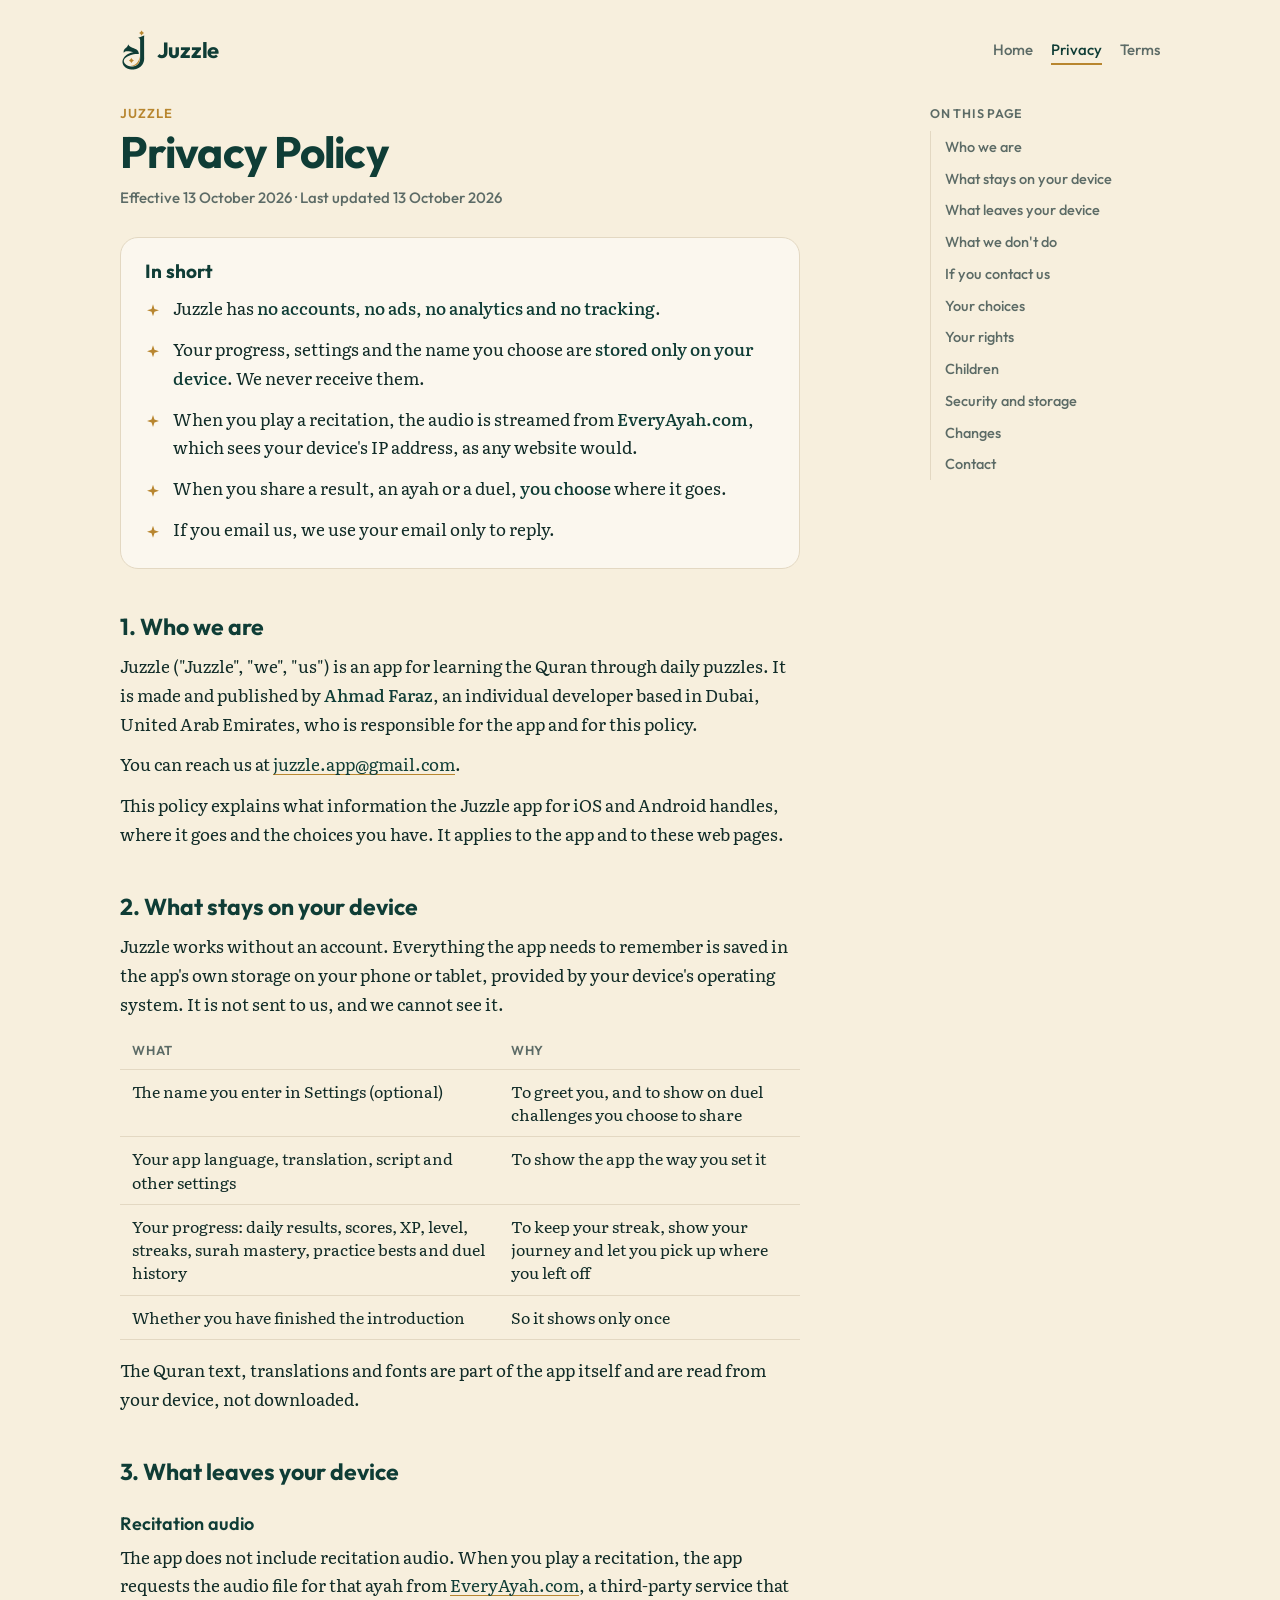
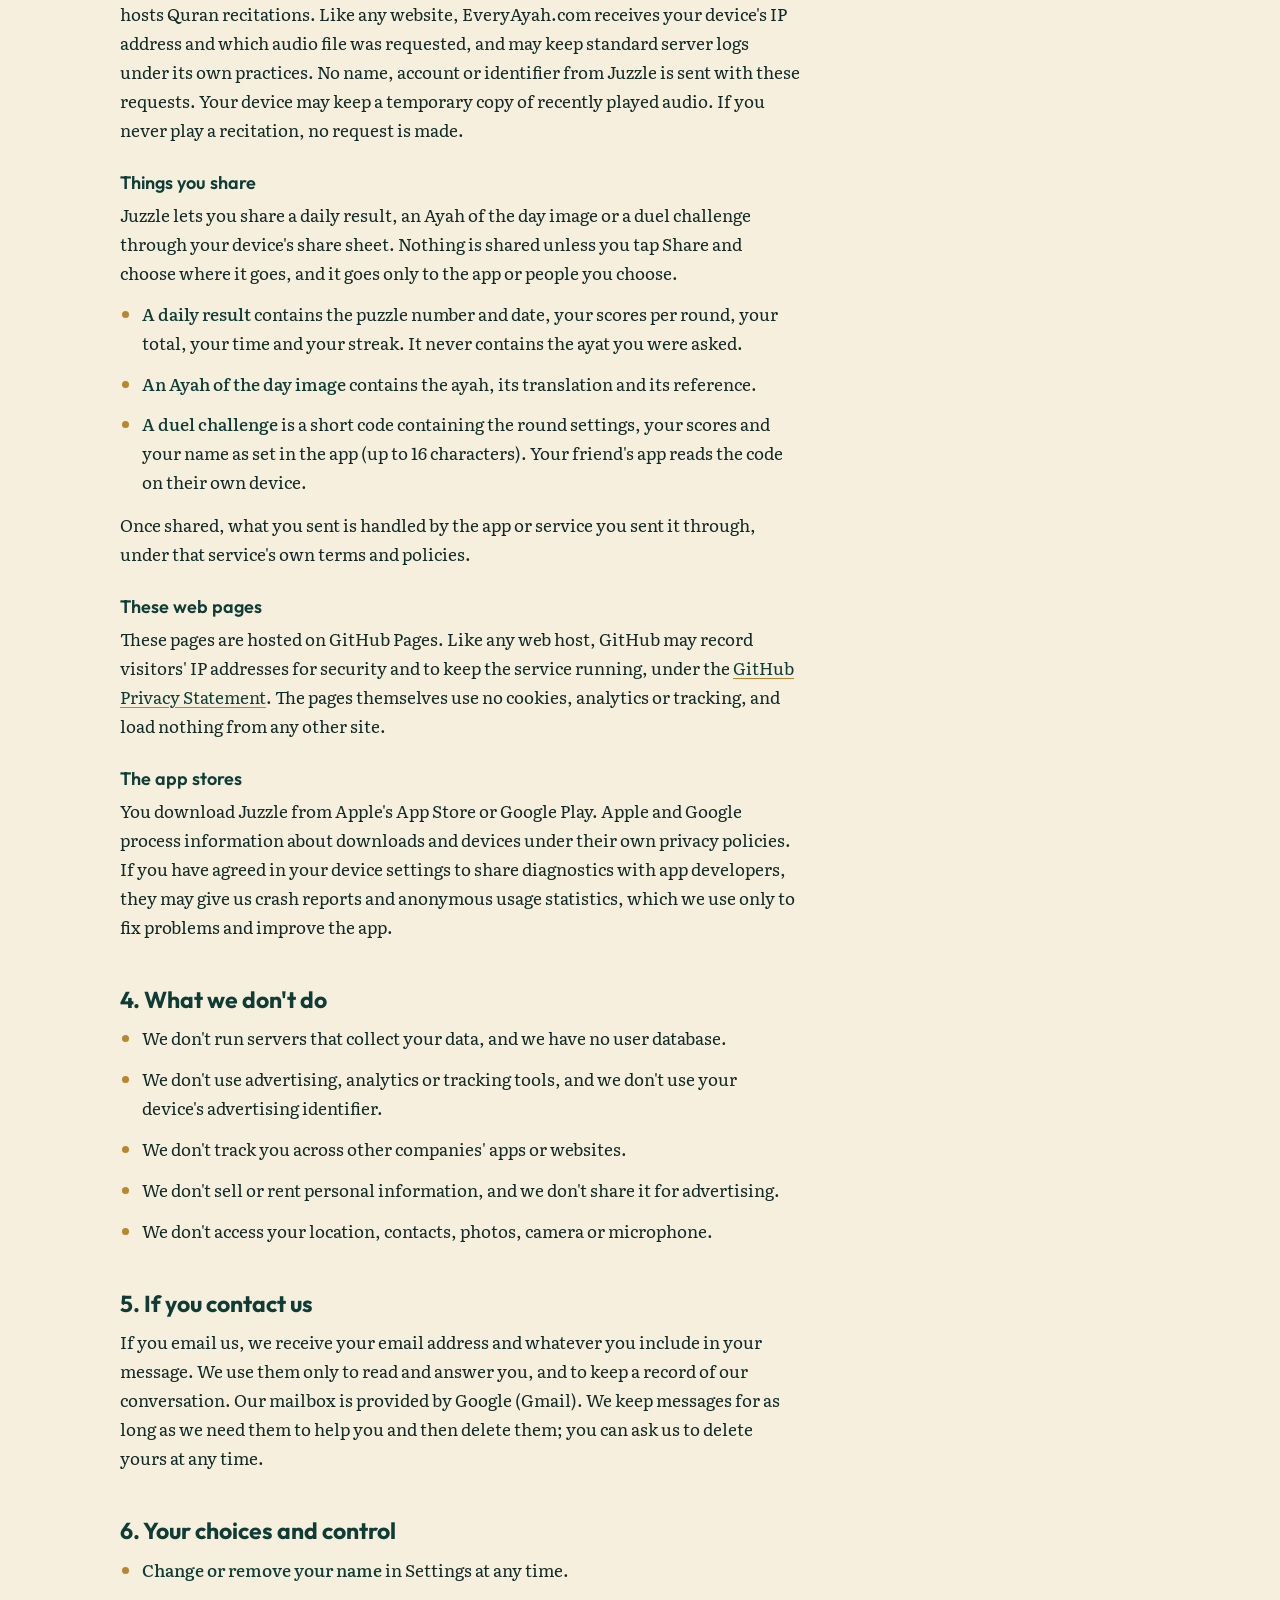
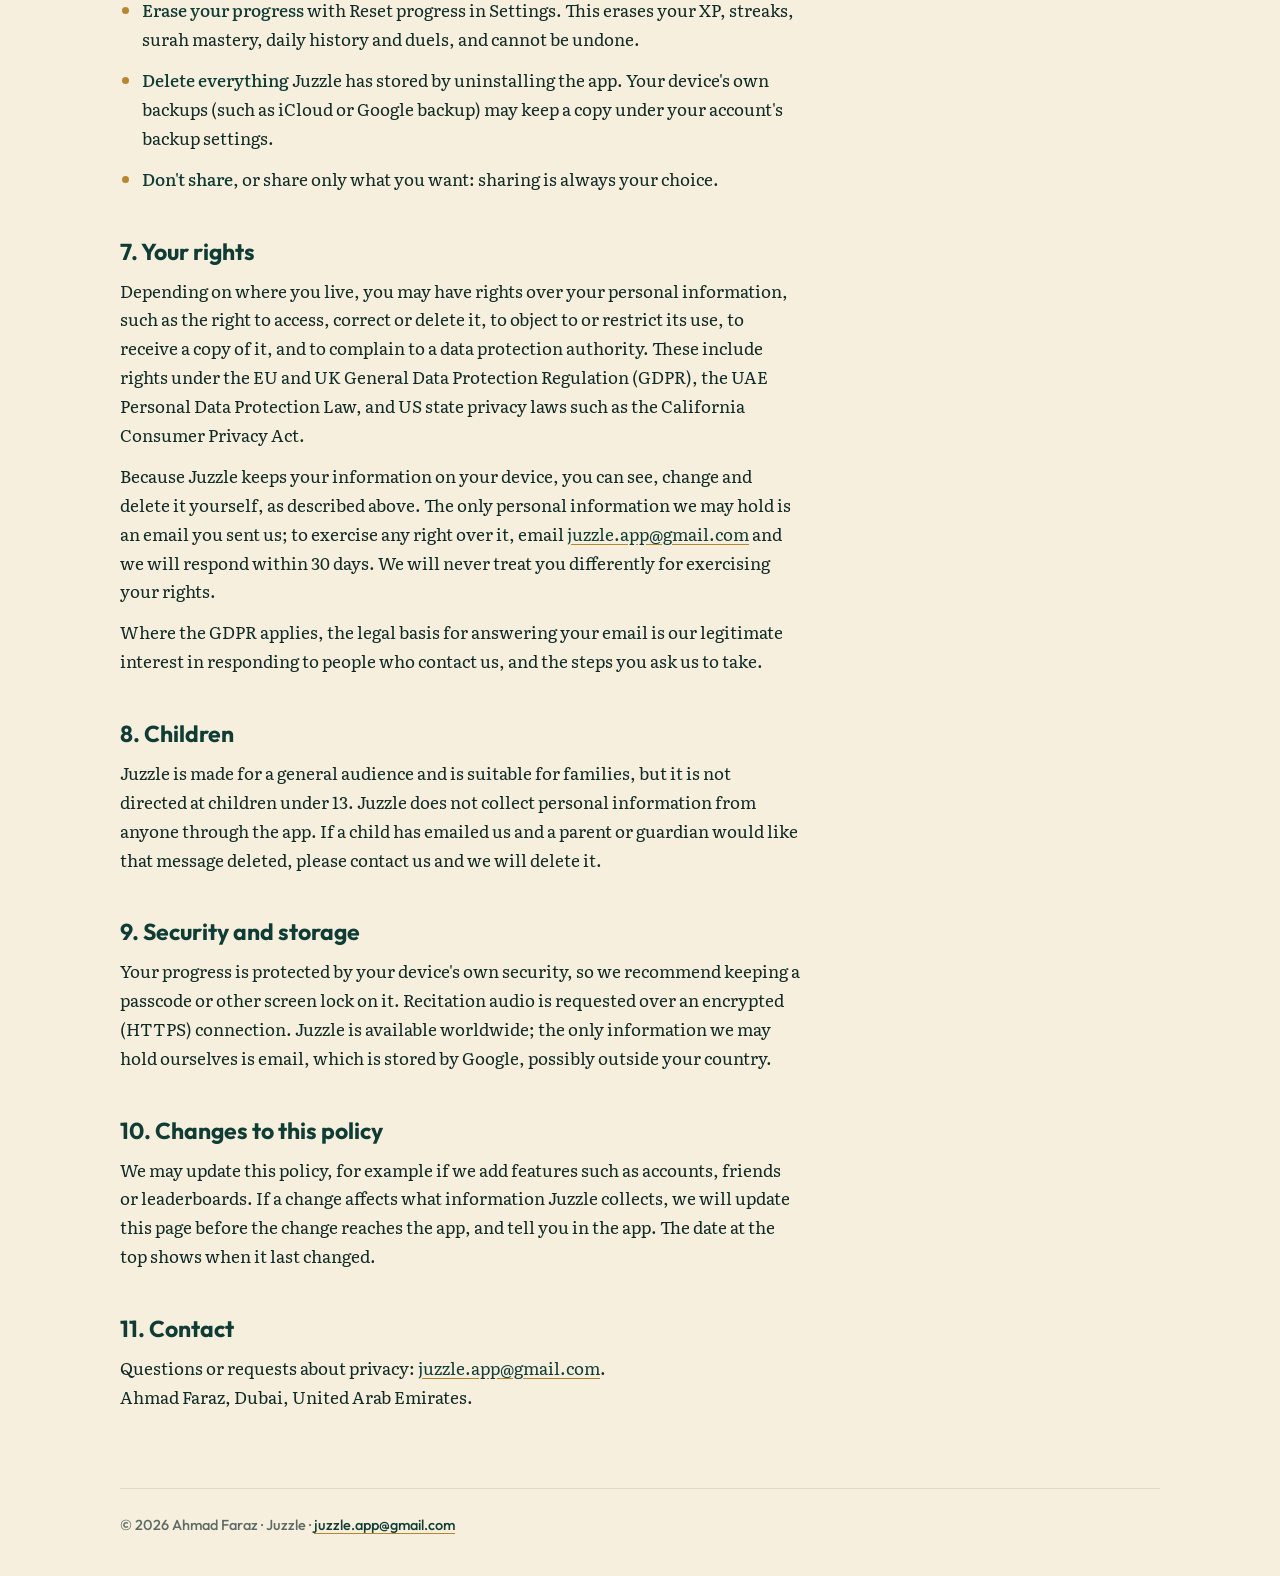
==== privacy.html @ 0cc8b3ba "Juzzle privacy policy and terms of use" ====
<!doctype html>
<html lang="en">
<head>
<meta charset="utf-8">
<meta name="viewport" content="width=device-width, initial-scale=1, viewport-fit=cover">
<title>Privacy Policy · Juzzle</title>
<meta name="description" content="How Juzzle handles your information: no accounts, no ads, no tracking; your progress stays on your device.">
<link rel="stylesheet" href="style.css">
</head>
<body>
<header class="masthead">
  <a class="brand" href="index.html" aria-label="Juzzle"><svg aria-hidden="true" focusable="false" xmlns="http://www.w3.org/2000/svg" viewBox="0 0 433.75 714"><g transform="translate(-412 -136.25)"><path fill-rule="evenodd" class="ink" d="M804.5 258.5L804 258.25L803 258.25L802.75 258.5L799.25 259.5L798 260.25L796.75 260.5L793.75 262L793.25 262L791.25 263L790 263.25L788.25 264.25L787.75 264.25L786.25 265L784.25 265.5L783.75 266L782.5 266.25L781.25 267L780 267.25L777.5 268.5L776.25 268.75L775.5 269.25L774.25 269.5L773.5 270L771.5 270.5L770.25 271.25L769.75 271.25L768.25 272L767 272.25L765.25 273.25L764 273.5L762 274.5L758.5 275.5L757.75 276L756.5 276.25L755.75 276.75L755.25 276.75L753.25 277.75L752.5 277.75L751.75 278.25L750.5 278.5L749.25 279.25L748.75 279.25L746.75 280.25L744.75 280.75L744 281.25L742 281.75L741.25 282.25L740 282.5L739.25 283L738.75 283L738.5 283.25L736.5 283.75L735.75 284.25L733.75 284.75L733 285.25L731.75 285.5L730.5 286.25L730 286.25L728 287.25L726 287.75L725.25 288.25L724 288.5L722 289.5L720 290L719.25 290.5L717.75 290.75L717 291.25L715 291.75L713.75 292.5L713.25 292.5L713 292.75L709.5 293.75L709 294.25L708.75 294.25L708.25 295L708.25 295.75L708.5 296.25L709.75 297L710.5 297L712.25 297.75L713.25 297.75L713.5 298L714.25 298L714.5 298.25L715.75 298.5L716.5 299L717 299L718.5 299.75L719 299.75L722.25 301.5L724.5 303.25L726 304L727.25 305.25L727.5 305.25L731.25 309.5L731.25 309.75L732 310.5L732.25 311.25L732.75 311.75L733 312.5L734 313.75L734.5 314.75L734.5 315.25L736 318.25L736 319L736.25 319.25L736.25 320L736.5 320.25L736.5 321L736.75 321.25L736.75 322L737 322.25L737 323L737.25 323.25L737.5 325.5L737.75 325.75L737.75 327.25L738 327.5L738 329L738.25 329.25L738.25 330.75L738.5 331L738.5 333L738.75 333.25L738.75 336L739 336.25L739 614.5L738.75 614.75L738.75 636.25L738.5 636.5L738.5 639.5L738.25 639.75L738.25 642.25L738 642.5L738 644.75L737.75 645L737.5 649.75L737.25 650L737 653.25L736.75 653.5L736.75 654.25L736.5 654.5L736.25 657.25L736 657.5L736 658.5L735.75 658.75L735.5 660.75L735.25 661L735.25 661.75L735 662L735 663L734.75 663.25L734.5 664.75L734.25 665L734.25 665.75L733.5 667.5L733.5 668.25L733.25 668.5L733.25 669.25L733 669.5L732.5 672.25L731.75 673.75L731.5 675.25L731.25 675.5L730.25 679L729.75 679.75L729.5 681L728.25 683.5L728.25 684L727.5 685.25L727.5 685.75L726.5 687.5L726.5 688L725 690.75L725 691.25L723.5 694.25L723 694.75L721.5 698L721 698.5L720.75 699.25L719.5 701L718.25 703.5L717 705L716 706.75L715.25 707.5L715 708.25L712.75 711L712.25 712L711.25 713L710.75 714L707.75 717.25L707.25 718.25L705.5 720L705.5 720.25L700.25 725.5L700 725.5L695.5 730L695.25 730L692.75 732.25L692.5 732.25L689.25 735.25L688.5 735.5L687.5 736.5L687.25 736.5L685 738.25L683.5 739L680.75 741L677.5 742.75L676.25 743.75L672.75 745.5L672.25 746L671.25 746.25L670.25 747L669.25 747.5L668.75 747.5L667 748.5L666.5 748.5L664.75 749.5L663.5 749.75L662.25 750.5L660.5 751L659.25 751.75L658.75 751.75L656.75 752.75L654.75 753.25L653.25 754L651.75 754.25L651 754.75L650.25 754.75L650 755L649.25 755L648.25 755.5L645.5 756L644.5 756.5L643.5 756.5L643.25 756.75L641.75 757L641.5 757.25L640.25 757.25L640 757.5L638.5 757.75L638.25 758L635.5 758.25L635.25 758.5L632.75 758.75L632.5 759L631.25 759L631 759.25L628.75 759.25L628.5 759.5L627.5 759.5L627.25 759.75L626.25 759.75L626 760L623.5 760L623.25 760.25L619.75 760.25L619.5 760.5L616.25 760.5L616 760.75L613.5 760.75L613.25 761L599.75 761L599.5 760.75L595.5 760.75L595.25 760.5L592.5 760.5L592.25 760.25L590.25 760.25L590 760L584.75 759.75L584.5 759.5L583.5 759.5L583.25 759.25L579.5 759L579.25 758.75L575.75 758.5L575.5 758.25L574.25 758.25L574 758L573 758L572.75 757.75L571.5 757.75L571.25 757.5L570.5 757.5L569.5 757L568.5 757L568.25 756.75L567.5 756.75L567.25 756.5L566.25 756.5L565.25 756L562.75 755.75L561 755L558.75 754.75L557 754L556.25 754L555.25 753.5L554.5 753.5L553.75 753L552.25 752.75L551.5 752.25L549.75 752L547.75 751L546.25 750.75L545.5 750.25L545 750.25L543.5 749.5L542.25 749.25L541 748.5L540.5 748.5L539 747.75L538.5 747.75L533.25 745L532.75 745L527.75 742.5L527.25 742L525 741L523.25 739.75L520.75 738.5L518 736.5L516.75 736L516.25 735.5L513.75 734L513 733.25L512.75 733.25L512 732.5L511.75 732.5L511 731.75L510.75 731.75L510 731L509.75 731L509 730.25L507.75 729.5L505.25 727.25L504 726.5L494.5 717.25L494.5 717L492.75 715.25L492.75 715L491.25 713.5L490.5 712.25L489.25 711L489.25 710.75L487 708L487 707.75L484.5 704.25L483 701.25L482.5 700.75L479.75 695.25L479.75 694.75L478.75 693L478.5 691.75L477.75 690.5L477.25 688.5L476.75 687.75L476.75 687L476 685.25L476 684.5L475.75 684.25L475.75 683.5L475.5 683.25L475.5 682.25L475.25 682L475.25 681L475 680.75L475 680L474.75 679.75L474.75 677.5L474.5 677.25L474.5 675.25L474.25 675L474.25 673L474 672.75L474 670.5L474.25 670.25L474.25 667L474.5 666.75L474.5 664.25L474.75 664L474.75 662.5L475 662.25L475 661.5L475.25 661.25L475.25 660.5L475.5 660.25L475.75 658.25L476.25 657.25L476.25 656.25L476.5 656L477 654L477.5 653.25L477.75 652L478.5 650.75L478.5 650.25L479.25 649L479.25 648.5L480.25 646.5L480.75 646L481.25 644.75L481.75 644.25L482 643.5L483 642.25L483.25 641.5L483.75 641L484.25 640L485.25 639L486.75 636.5L487.75 635.5L487.75 635.25L489.5 633.25L489.5 633L491 631.5L491 631.25L498.75 623.5L499 623.5L500.75 621.75L501 621.75L502.25 620.5L502.5 620.5L505.5 617.75L505.75 617.75L507.75 616L508.75 615.5L510.75 613.75L511.75 613.25L513.5 611.75L514.25 611.5L517.5 609L518.25 608.75L519.5 607.75L520.25 607.5L521 606.75L522.25 606.25L524.5 604.5L527 603.25L527.5 602.75L528.75 602.25L529.25 601.75L530.5 601.25L531 600.75L534.25 599.25L534.75 598.75L536 598.25L536.5 597.75L539.25 596.5L539.75 596L544.75 593.5L545.25 593.5L548 592L548.5 592L551 590.5L551.5 590.5L552.75 589.75L553.25 589.75L558 587.25L558.5 587.25L559.75 586.5L560.25 586.5L561 586L562.75 585.5L564 584.75L564.5 584.75L566.5 583.75L567.75 583.5L569.5 582.5L570.75 582.25L572 581.5L573.25 581.25L574 580.75L575.75 580.25L577 579.5L579 579L579.75 578.5L580.5 578.5L580.75 578.25L584.25 577.25L585 576.75L587 576.25L587.75 575.75L589.75 575.25L590.5 574.75L591 574.75L591.25 574.5L591.75 574.5L592 574.25L592.5 574.25L594.25 573.5L595.75 573.25L596.5 572.75L597.25 572.75L598.25 572.25L599 572.25L599.75 571.75L601.25 571.5L601.5 571.25L602 571.25L603.75 570.5L605.5 570.25L607 569.5L609 569.25L610.5 568.5L612.5 568.25L614.25 567.5L615.25 567.5L616.25 567L617 567L617.25 566.75L618.75 566.5L619 566.25L620 566.25L621.75 565.5L622.5 565.5L622.75 565.25L623.5 565.25L623.75 565L624.5 565L624.75 564.75L625.5 564.75L625.75 564.5L628.25 564.25L630 563.5L631.5 563.5L632.5 563L633.5 563L633.75 562.75L634.5 562.75L634.75 562.5L636.25 562.5L636.5 562.25L637.25 562.25L638.25 561.75L639.5 561.75L639.75 561.5L640.5 561.5L640.75 561.25L642 561.25L642.25 561L643 561L643.25 560.75L644.5 560.75L644.75 560.5L647.5 560.25L648.5 559.75L650.25 559.75L650.5 559.5L651.75 559.5L652 559.25L653.25 559.25L653.5 559L654.75 559L655 558.75L656.25 558.75L656.5 558.5L660.75 558.25L661 558L664 557.75L664.25 557.5L666.25 557.5L666.5 557.25L669.25 557.25L669.5 557L672.25 557L672.5 556.75L675.25 556.75L675.5 556.5L681.75 556.5L682 556.25L690.5 556.25L690.75 556.5L695.5 556.5L695.75 556.75L699 556.75L699.25 557L701.25 557L701.5 557.25L706.25 557.5L706.5 557.75L707.75 557.75L708 558L709.25 558L709.5 558.25L712.25 558.5L712.5 558.75L713.25 558.75L714.25 559.25L716 559.25L716.5 559L717 558.5L717 558L717.25 557.75L717.25 554L717 553.75L716.75 547.5L716.5 547.25L716.5 546L716.25 545.75L716.25 544L716 543.75L715.75 540.5L715.5 540.25L715.5 539.5L715.25 539.25L715 536.75L714.75 536.5L714.75 535.75L714.5 535.5L714.5 534.5L714.25 534.25L714.25 533.5L714 533.25L714 532.5L713.75 532.25L713.75 531.5L713.5 531.25L713 528.5L712.75 528.25L711.75 524.75L711.25 524L710.75 522.25L710 521L710 520.5L705.75 512L705 511.25L703.75 508.75L702.25 507L701.25 505.25L700.25 504.25L700.25 504L699.25 503L699.25 502.75L698.25 501.75L698.25 501.5L696.75 500L696.75 499.75L690.25 493.25L690 493.25L689 492.25L688.75 492.25L687.5 491L684.75 489.25L683.75 488.25L683.5 488.25L682.25 487.25L681.5 487L679.75 485.5L678.5 485L677.25 484L674.75 482.75L674.25 482.25L673 481.75L672.5 481.25L663 476.5L661.75 476.25L660.25 475.25L659 475L655.5 473.25L655 473.25L653.25 472.25L652.75 472.25L650.75 471.25L650.25 471.25L648.5 470.25L648 470.25L647.25 469.75L646.75 469.75L646 469.25L645.5 469.25L643.5 468.25L642.25 468L641.5 467.5L639.5 467L638.75 466.5L636.75 466L636 465.5L635.5 465.5L634.75 465L634.25 465L633.5 464.5L633 464.5L631 463.5L630.5 463.5L629 462.75L627.75 462.5L625.25 461.25L624.75 461.25L623.25 460.5L622 460.25L620.75 459.5L619.5 459.25L617.5 458.25L616.75 458.25L615 457.25L614.5 457.25L612.5 456.25L612 456.25L610.25 455.25L609.75 455.25L608 454.25L607.5 454.25L603.75 452.25L602.5 452L599.75 450.5L599.25 450.5L596.5 449L596 449L592 447L591.5 446.5L589.25 445.5L587.5 444.25L585.75 443.5L584 442.25L581.5 441L579.25 439.25L578.5 439L577.75 438.25L576.75 437.75L576 437L574.25 436L572.25 434.25L571.5 434L568.75 431.5L567.5 430.75L561 424.25L561 424L556 418.25L556 418L555.25 417.25L555 416.5L553.25 414.25L553 413.5L551.5 411.5L550.25 409L550.25 408.5L549.25 407L549.25 406.5L548.25 404.75L548.25 404.25L546.75 402.5L545.75 402.5L545 403.5L545 404L544.75 404.25L544.75 404.75L544 406.5L543.75 408.5L543.25 409.25L543 410.75L542.25 412.25L541.75 414.25L541.25 415L541.25 415.5L540.75 416.25L540.25 418L539.5 419.25L539 421L537.25 424.5L536.75 425L536.25 426.25L535.25 427.5L535 428.25L534 429.5L533.5 430.75L533 431.25L532 433L531.25 433.75L530.5 435.25L529.75 436L529.75 436.25L529 437L529 437.25L528.25 438L527.5 439.25L526.5 440.25L525.75 441.5L523 444.25L523 444.5L520.5 447L520.5 447.25L519.5 448.25L519.25 448.25L516 451.75L515.75 451.75L511.75 455.75L511.5 455.75L510 457.25L509.75 457.25L508.5 458.5L508.25 458.5L506.25 460.5L506 460.5L502.25 464L502 464L500.25 465.75L500 465.75L498.25 467.5L498 467.5L496.25 469.25L496 469.25L487.5 477.75L487.5 478L485.25 480.5L485.25 480.75L483 483.5L481.5 486L480.75 486.75L480.5 487.5L480 488L479.75 488.75L478.5 490.5L478 491.75L477.5 492.25L476.25 494.75L476.25 495.25L475.5 496.5L475.5 497L474.75 498.25L474.75 498.75L474.5 499L474.5 499.5L474.25 499.75L474.25 500.25L474 500.5L474 501L473.25 502.75L473.25 503.5L472.75 504.5L472.75 505.25L472.5 505.5L472.5 506.25L472.25 506.5L472.25 507.25L472 507.5L472 508.5L471.75 508.75L471.5 511L471.25 511.25L471.25 513.75L471 514L471 515.25L470.75 515.5L470.75 523L471 523.25L471 525.25L471.25 525.5L471.25 527.25L471.5 527.5L471.5 529.75L471.75 530L471.75 530.75L472 531L472 531.75L472.25 532L472.25 533.25L472.5 533.5L472.5 534.5L473 535.5L473.25 537.25L473.75 538.25L474.25 538.5L475 538.5L475.75 537.75L477.25 534.75L477.75 534.25L478.25 533L479 532.25L479.25 531.5L480 530.75L480.75 529.5L485.75 524.5L486 524.5L486.75 523.75L487 523.75L490.25 521.25L496.75 518L497.25 518L498 517.5L498.5 517.5L498.75 517.25L499.25 517.25L499.5 517L500 517L500.25 516.75L500.75 516.75L502.5 516L503.25 516L504.25 515.5L506 515.25L507 514.75L508 514.75L508.25 514.5L509 514.5L509.25 514.25L511.5 514L511.75 513.75L515.75 513.5L516 513.25L518.5 513.25L518.75 513L523 513L523.25 512.75L530 512.75L530.25 512.5L532 512.5L532.25 512.75L538.5 512.75L538.75 513L543.75 513L544 513.25L547.5 513.25L547.75 513.5L549.75 513.5L550 513.75L552.25 513.75L552.5 514L554.5 514L554.75 514.25L556.75 514.25L557 514.5L559 514.5L559.25 514.75L563.25 515L563.5 515.25L565 515.25L565.25 515.5L566.5 515.5L566.75 515.75L568.25 515.75L568.5 516L570.25 516L570.5 516.25L573.25 516.5L573.5 516.75L574.5 516.75L574.75 517L575.75 517L576 517.25L577.25 517.25L577.5 517.5L578.5 517.5L578.75 517.75L580.25 517.75L580.5 518L583 518.25L583.25 518.5L584 518.5L584.25 518.75L585.75 518.75L586 519L586.75 519L587 519.25L588.25 519.25L588.5 519.5L589.5 519.5L589.75 519.75L591.25 519.75L591.5 520L593.5 520.25L593.75 520.5L594.5 520.5L594.75 520.75L596 520.75L596.25 521L597.25 521L597.5 521.25L598.25 521.25L598.5 521.5L599.5 521.5L599.75 521.75L602 522L602.25 522.25L603 522.25L603.25 522.5L604 522.5L604.25 522.75L605.25 522.75L605.5 523L606.25 523L606.5 523.25L607.5 523.25L607.75 523.5L610 523.75L611 524.25L612.25 524.25L612.5 524.5L613.25 524.5L614.25 525L615.25 525L616.25 525.5L617.25 525.5L617.5 525.75L618.25 525.75L618.5 526L620 526.25L620.25 526.5L621.25 526.5L621.5 526.75L622.25 526.75L622.5 527L623.75 527L624 527.25L624.75 527.25L625.75 528L625.75 528.5L625 529.25L621.75 529.5L621.5 529.75L620.75 529.75L620.5 530L619.5 530L619.25 530.25L618.25 530.25L618 530.5L616.75 530.5L616.5 530.75L614.25 531L614 531.25L612 531.5L611.75 531.75L611 531.75L610.75 532L608.5 532.25L608.25 532.5L607.75 532.5L606.75 533L606 533L605 533.5L604.25 533.5L604 533.75L602.25 534L601.25 534.5L600.25 534.5L599.25 535L598.5 535L596.75 535.75L596 535.75L595.75 536L595.25 536L595 536.25L594.5 536.25L594.25 536.5L593.75 536.5L593.5 536.75L593 536.75L591.25 537.5L590.5 537.5L590.25 537.75L589.75 537.75L589.5 538L586 539L585.25 539.5L584.75 539.5L583.75 540L583 540L582.25 540.5L578.75 541.5L578 542L576.75 542.25L575.5 543L575 543L573 544L572.5 544L571 544.75L570.5 544.75L568 546L566.75 546.25L561.75 548.75L560 549.25L559.5 549.75L558.5 550.25L558 550.25L544 557.25L542.25 558.5L540 559.5L539.5 560L538.75 560.25L537 561.5L534 563L530 565.75L528.75 566.25L528.25 566.75L527.5 567L527 567.5L523.75 569.5L523 570.25L520.25 572L518.5 573.5L517.5 574L516.75 574.75L515.5 575.5L514.25 576.75L513.25 577.25L512 578.5L511.75 578.5L511 579.25L510.75 579.25L510 580L508.75 580.75L504 585L503.75 585L502.5 586.25L502.25 586.25L492.75 595.5L492.75 595.75L489.25 599.25L489.25 599.5L485.25 603.75L485.25 604L482.25 607.5L481.5 608.75L480.5 609.75L479.25 611.75L477.25 614L476.25 615.75L475.5 616.5L475.25 617.25L474.5 618L474.25 618.75L473.5 619.5L473.25 620.25L472.25 621.5L472 622.25L471.25 623L471 623.75L469.75 625.5L469 627.25L468.5 627.75L467.5 629.75L467 630.25L465.25 634L464.75 634.5L462 640L462 640.5L461.25 641.75L461.25 642.25L460.25 644L460.25 644.5L459.5 646L459 648L458.5 648.75L458.5 649.5L458.25 649.75L458 651L457.5 651.75L457.5 652.25L457 653.25L457 654L456.25 655.5L456 657.5L455.25 659.25L455.25 660.25L455 660.5L455 661.25L454.5 662.25L454.25 664.25L454 664.5L454 665.75L453.75 666L453.75 666.5L453.5 666.75L453.5 667.75L453.25 668L453 673L452.75 673.25L452.75 674.25L452.5 674.5L452.5 677L452.25 677.25L452.25 683.5L452 683.75L452 687.25L452.25 687.5L452.25 691.75L452.5 692L452.5 693.75L452.75 694L452.75 695.5L453 695.75L453.25 700.25L453.5 700.5L453.75 703L454 703.25L454.25 705.25L454.5 705.5L454.5 706.75L455.25 708.5L455.25 709.75L455.5 710L455.5 710.75L456.25 712.5L456.25 713.5L456.5 713.75L456.5 714.25L457.25 716L457.25 716.75L458 718.25L458.25 719.75L459.25 721.75L459.25 722.25L460 723.75L460 724.25L460.5 725L460.5 725.5L461.25 726.75L461.25 727.25L462.75 730L462.75 730.5L465.5 736L466 736.5L467.25 739L468 739.75L468.5 741L469.25 741.75L470.5 744.25L471 744.75L472.5 747.25L473.25 748L473.25 748.25L474 749L474.5 750L475.5 751L476.25 752.25L478.5 754.75L478.5 755L480.25 756.75L480.25 757L482 758.75L482 759L485.5 762.5L485.5 762.75L486 763.25L486.25 763.25L493.5 770.25L493.75 770.25L495 771.5L495.25 771.5L501.25 776.5L502.25 777L504.75 779L506.25 779.75L508.5 781.5L509.25 781.75L510 782.5L510.75 782.75L512.5 784L513.75 784.5L516.25 786.25L518 787L519.75 788.25L521 788.75L521.5 789.25L526.5 791.75L527 791.75L531.25 794L533 794.5L534.25 795.25L534.75 795.25L536.75 796.25L538 796.5L539.25 797.25L541.25 797.75L542 798.25L544 798.75L544.75 799.25L545.5 799.25L545.75 799.5L547 799.75L548.5 800.5L549.5 800.5L551.75 801.5L553.5 801.75L555 802.5L556 802.5L556.25 802.75L557 802.75L557.75 803.25L559.75 803.5L560 803.75L561 803.75L561.25 804L562 804L563 804.5L564 804.5L564.25 804.75L565 804.75L566 805.25L567 805.25L567.25 805.5L569.5 805.75L569.75 806L570.25 806L570.5 806.25L571.5 806.25L571.75 806.5L575 806.75L576 807.25L579 807.5L579.25 807.75L581 807.75L581.25 808L584 808.25L584.25 808.5L590 808.75L590.25 809L591.75 809L592 809.25L595 809.25L595.25 809.5L599.25 809.5L599.5 809.75L604.5 809.75L604.75 810L619 810L619.25 809.75L625.5 809.75L625.75 809.5L633.25 809.25L633.5 809L635.25 809L635.5 808.75L640.5 808.5L640.75 808.25L642.5 808.25L642.75 808L645.75 807.75L646 807.5L648 807.5L648.25 807.25L649.5 807.25L649.75 807L650.5 807L650.75 806.75L653.25 806.5L653.5 806.25L654.5 806.25L654.75 806L655.5 806L655.75 805.75L656.75 805.75L657 805.5L659.25 805.25L659.5 805L660.25 805L660.5 804.75L661.25 804.75L661.5 804.5L663.75 804.25L664 804L665.5 803.75L665.75 803.5L667 803.5L667.25 803.25L668 803.25L668.75 802.75L669.5 802.75L669.75 802.5L671.75 802.25L672.5 801.75L673.25 801.75L673.5 801.5L675 801.25L675.75 800.75L677.5 800.5L679 799.75L680.5 799.5L682 798.75L682.5 798.75L682.75 798.5L684 798.25L684.75 797.75L686 797.5L686.75 797L688 796.75L690 795.75L691.25 795.5L692 795L692.5 795L693.25 794.5L693.75 794.5L694.5 794L696.25 793.5L698 792.5L698.5 792.5L700.25 791.5L700.75 791.5L703 790.25L703.5 790.25L704 789.75L711.75 786L712.25 785.5L715.25 784L717 782.75L720 781.25L720.75 780.5L722 780L723.75 778.75L725 778.25L725.75 777.5L727.25 776.75L730.25 774.5L731 774.25L732 773.25L733 772.75L734 771.75L735 771.25L735.75 770.5L736 770.5L736.75 769.75L737 769.75L737.75 769L738 769L738.75 768.25L740 767.5L744.75 763.25L745 763.25L746.75 761.5L747 761.5L749 759.5L749.25 759.5L753.75 755L754 755L758 751L758 750.75L760.75 748L760.75 747.75L765 743L765 742.75L766 741.75L766 741.5L768.25 739L768.25 738.75L769 738L769.75 736.75L770.75 735.75L770.75 735.5L773.25 732.25L773.5 731.5L774.25 730.75L775.75 728.25L776.5 727.5L776.75 726.75L778.5 724.5L780 721.5L780.5 721L780.75 720.25L781.5 719.5L782.25 717.75L782.75 717.25L783.25 716L783.75 715.5L784.25 714.25L784.75 713.75L785.75 711.75L785.75 711.25L786.75 709.75L786.75 709.25L787.5 708L787.5 707.5L789 704.75L789 704.25L790.5 701.5L790.5 701L791.5 699.25L791.75 698L793 695.5L793.75 692.5L794.25 691.75L794.75 689.75L795.5 688.25L795.75 686.75L796.5 685.25L796.75 683.5L797.25 682.75L797.5 681L798.25 679.25L798.75 676.5L799.25 675.5L799.5 673.5L799.75 673.25L799.75 672.5L800.25 671.5L800.5 668.75L800.75 668.5L800.75 667.5L801 667.25L801 666.5L801.25 666.25L801.25 665L801.5 664.75L801.5 663.5L801.75 663.25L801.75 661.75L802 661.5L802.25 658.75L802.5 658.5L802.75 653.75L803 653.5L803.25 649.25L803.5 649L803.5 643.75L803.75 643.5L803.75 639.5L804 639.25L804 636.75L804.25 636.5L804.25 621L804 620.75L804 615.75L803.75 615.5L803.75 591.75L803.5 591.5L803.5 455.75L803.25 455.5L803.25 316.75L803 316.5L803 308.25L803.25 308L803.25 288.5L803.5 288.25L803.5 282L803.75 281.75L803.75 277.75L804 277.5L804 275.75L804.25 275.5L804.25 272.5L804.5 272.25L804.75 265.25L805 265L805 263L805.25 262.75L805.25 261.25L805.5 261L805.25 259.5Z"/><path fill-rule="evenodd" class="gold" d="M596.5 622.75L595.75 624.25L595.25 624.75L594.5 626.5L594 627L593.25 628.75L592.75 629.25L592.5 630.25L592 630.75L591.75 631.5L591 632.25L590 634.25L589.25 635L588.75 636L587.5 637.25L587.25 638L586.5 638.75L586.5 639L585 640.5L585 640.75L584 641.75L583.5 642.75L581.75 644.5L581.75 644.75L577 649.5L576.75 649.5L575.25 651.25L575 651.25L574 652.25L573 652.75L571.75 654L571.5 654L569.75 655.5L569 655.75L568.5 656.25L566.75 657.25L563.5 659.75L561.75 660.5L560 661.75L557.75 662.75L557.25 663.25L556.25 663.75L556 664.75L556.25 665.25L556.5 665.25L557 665.75L564 669.25L564.5 669.75L567.75 671.75L571.5 674.75L572.25 675L573.5 676.25L573.75 676.25L575 677.5L575.25 677.5L582.5 684.75L582.5 685L584 686.5L584 686.75L585.5 688.25L586.25 689.5L587.25 690.5L587.5 691.25L588.75 692.75L589 693.5L590.5 695.25L591 696.5L591.5 697L591.75 697.75L593 699.5L596 705.5L596.5 706L596.5 706.25L597.5 706.25L598.25 705.25L599.75 702L600.25 701.5L602.25 697.5L602.75 697L603 696.25L604.5 694.25L604.75 693.5L605.25 693L606.25 691.25L607.25 690.25L607.5 689.5L609 687.75L609 687.5L615.25 681L615.25 680.75L621 675.5L621.25 675.5L624.75 672.5L625 672.5L627 671L628.25 670.5L628.75 670L630 669.5L630.5 669L632.5 668L633.75 667L636.5 665.75L637 665.25L637.25 665.25L638 664.5L637.75 663.75L637.5 663.75L636.25 662.75L631.75 660.5L628.5 658.25L627 657.5L626.25 656.75L624.25 655.75L621.25 653L621 653L618.75 651L618.5 651L615.5 648L615.25 648L610.75 643L610.75 642.75L609.75 641.75L609.75 641.5L607.75 639.5L607.25 638.5L606.5 637.75L606 636.75L604.25 634.5L604 633.75L602.75 632L602 630.25L601.5 629.75L601 628.5L600.25 627.75L598.75 624.5L598.25 624L597.5 622.75ZM732.5 593.75L732.25 593.75L732 594.25L732 595L731.75 595.25L731.75 596.75L731.5 597L731.5 599.25L731.25 599.5L731.25 602.25L731 602.5L731 604.25L730.75 604.5L730.75 606.5L730.5 606.75L730.25 610L730 610.25L729.75 612.25L729.5 612.5L729.25 615.5L728.75 616.5L728.75 618.25L728.5 618.5L728.25 620.5L728 620.75L728 621.75L727.75 622L727.75 623.25L727.25 624.25L727.25 625L726.75 626L726.25 628.75L725.75 629.5L725.5 631.25L725 632.25L724.75 633.75L724.25 634.5L724 636.25L723.75 636.5L723 639.25L722.5 640L722.5 640.5L722.25 640.75L722.25 641.25L722 641.5L721 645L720.5 645.75L720 647.75L719.5 648.5L719 650.25L718.25 651.5L718.25 652L717.75 652.75L717.75 653.25L717.25 654L716.75 655.75L715.75 657.5L715.5 658.75L713.75 662.25L713.25 662.75L713 663.75L711.25 667.25L710.75 667.75L709 671.5L708 672.75L707.25 674.5L706.75 675L705.75 677L704.5 678.5L703.75 680.25L702.75 681.5L702.5 682.25L700.25 685.5L700 686.25L699.25 687L698.5 688.25L697.25 689.5L697 690.25L696.25 691L694.5 693.75L693.25 695L693.25 695.25L691 697.75L691 698L689 700L689 700.25L687 702.5L687 702.75L680 709.75L680 710L674.25 715.5L673.25 716L671.75 717.5L671.5 717.5L670 719L669 719.5L665.75 722.5L664.75 723L663.25 724.25L662.5 724.5L661.5 725.5L661.25 725.5L660.25 726.5L659.5 726.75L658.75 727.5L657.5 728L657 728.5L656.25 728.75L655.75 729.25L654.75 729.75L654 730.5L652.75 731L650.25 732.75L648 733.75L647.5 734.25L635.25 740.25L634.75 740.25L633.5 741L633 741L631 742L630.5 742L629 742.75L628.5 742.75L627.25 743.5L626.75 743.5L625.25 744.25L624.5 744.25L623.5 744.75L622.75 744.75L621 745.5L620.25 745.5L620 745.75L619.25 745.75L617.5 746.5L616.75 746.5L615 747.25L614 747.25L613.75 747.5L612.25 747.75L611.25 748.25L609.25 748.5L609 748.75L607.75 748.75L607.5 749L606.5 749L606.25 749.25L605.25 749.25L605 749.5L603.25 749.5L603 749.75L599.75 750L599.5 750.25L598 750.25L597.75 750.5L596 750.5L595.75 750.75L593.5 750.75L593.25 751L591.25 751L591 751.25L588.75 751.25L588.5 751.5L578.75 751.5L578.5 751.25L575.25 751.25L574.75 751.5L574.75 751.75L576.5 752.5L577.25 752.5L577.5 752.75L579.5 752.75L579.75 753L581.75 753L582 753.25L585.75 753.5L586 753.75L587 753.75L587.25 754L589 754L589.25 754.25L595 754.5L595.25 754.75L597.75 754.75L598 755L606 755L606.25 755.25L611.5 755.25L611.75 755L616.25 755L616.5 754.75L623.25 754.5L623.5 754.25L625.25 754.25L625.5 754L627 754L627.25 753.75L630.25 753.5L630.5 753.25L632.5 753.25L632.75 753L633.75 753L634 752.75L635 752.75L635.25 752.5L636.25 752.5L636.5 752.25L638.75 752L639 751.75L639.75 751.75L640.75 751.25L641.5 751.25L641.75 751L644.5 750.5L646.25 749.75L647 749.75L648.75 749L649.5 749L651 748.25L651.75 748.25L652 748L653.25 747.75L654 747.25L655.5 747L659 745.25L659.5 745.25L661.75 744L663.5 743.5L668.75 740.75L669.25 740.75L670.25 740.25L670.75 739.75L672 739.25L673.25 738.25L675 737.5L676.75 736.25L678 735.75L681.5 733L682.25 732.75L683 732L684 731.5L685 730.5L686 730L689.75 726.75L690 726.75L693.5 723.5L693.75 723.5L699.25 718L699.25 717.75L700.75 716.5L700.75 716.25L703 714L703 713.75L704 712.75L704 712.5L706.25 710L706.75 709L708.5 707L709.25 705.5L710.5 704.25L711.25 702.75L712 702L713 699.75L713.75 699L714.25 697.75L716 695.25L717 693L717.5 692.5L717.75 691.75L719 690L719.5 689L719.5 688.5L721.75 684L721.75 683.5L722.5 682.25L723 680.5L723.5 679.75L723.5 679L724.5 677L724.5 676.5L725 675.5L725 674.75L725.5 674L726 672L726.5 671.25L726.5 670.5L727 669.75L727.25 668L728 666.25L728 665.5L728.25 665.25L728.25 664.5L728.5 664.25L728.5 663.5L728.75 663.25L728.75 662.5L729 662.25L729 661.5L729.25 661.25L729.25 660.25L729.5 660L729.5 659L729.75 658.75L730 656.5L730.25 656.25L730.25 655.5L730.5 655.25L730.5 653.75L730.75 653.5L731 650.75L731.25 650.5L731.25 648.75L731.5 648.5L731.5 647.75L731.75 647.5L731.75 645.75L732 645.5L732 643.75L732.25 643.5L732.25 640L732.5 639.75L732.5 636L732.75 635.75L732.75 633.5L733 633.25L733 613.75L732.75 613.5L732.75 602.75L733 602.5L733 598.25L732.75 598L732.75 594.25ZM762 176.25L761.5 176.75L759.5 181L759 181.5L757.75 184.25L756.75 185.5L756 187.25L754.75 188.75L753.25 191.25L752 192.5L751.5 193.5L748 197.25L748 197.5L742 203.5L741.75 203.5L739.5 205.75L739.25 205.75L737 207.75L736.25 208L734.25 209.75L733.5 210L732.75 210.75L732.5 210.75L731.25 211.75L730.5 212L729.75 212.75L726.25 214.5L725.75 215L724.75 215.25L723.25 216L722.5 216.75L722.5 217.5L723.75 218.5L728.25 220.75L728.75 221.25L730.5 222L732.5 223.5L734.25 224.25L737 226.75L738 227.25L740.5 229.75L740.75 229.75L742 231L742.25 231L744.75 233.5L745.25 233.75L745.25 234L750.75 239.75L750.75 240L752 241.5L752.25 242.25L753.5 243.5L753.75 244.25L754.75 245.25L754.75 245.5L756.75 248.25L757 249L757.5 249.5L758.75 252L759.25 252.5L759.75 253.5L759.75 254L761.25 256.75L761.5 257.75L762.25 258.5L762.75 258.5L763.25 258L764 256L764.5 255.5L765.75 252.75L766.25 252.25L767.75 249.25L768.75 248L769 247.25L769.5 246.75L770.5 245L771.25 244.25L772 242.75L772.75 242L773.5 240.75L776 238.25L776 238L778.25 235.75L778.25 235.5L784.75 229.25L785 229.25L790.75 224.75L791.5 224.5L792.25 223.75L793 223.5L794.5 222.25L795.25 222L796.5 221L799.25 219.75L801 218.5L802.25 218L802.75 217.5L802.75 216.75L802 216L798.75 214.5L798.25 214L796.5 213.25L796 212.75L795.25 212.5L794.75 212L791.5 210.25L790.5 209.25L789.5 208.75L788.25 207.5L788 207.5L786 205.75L784.75 205L780.75 201.25L780.5 201.25L778.5 199.25L778.5 199L777.25 197.75L777.25 197.5L774.75 195L774.75 194.75L771 190.25L770.75 189.5L768.25 186L767.75 184.75L767.25 184.25L766.5 182.75L766 182.25L765.75 181.5L765.25 181L763.5 177L762.75 176.25Z"/></g></svg><span>Juzzle</span></a>
  <nav aria-label="Pages"><a href="index.html">Home</a><a href="privacy.html" aria-current="page">Privacy</a><a href="terms.html">Terms</a></nav>
</header>
<main class="page">
<article>
  <p class="eyebrow">Juzzle</p>
  <h1>Privacy Policy</h1>
  <p class="dates">Effective 13 October 2026 · Last updated 13 October 2026</p>

  <section class="summary" aria-label="In short">
    <h2>In short</h2>
    <ul>
      <li>Juzzle has <strong>no accounts, no ads, no analytics and no tracking</strong>.</li>
      <li>Your progress, settings and the name you choose are <strong>stored only on your device</strong>. We never receive them.</li>
      <li>When you play a recitation, the audio is streamed from <strong>EveryAyah.com</strong>, which sees your device's IP address, as any website would.</li>
      <li>When you share a result, an ayah or a duel, <strong>you choose</strong> where it goes.</li>
      <li>If you email us, we use your email only to reply.</li>
    </ul>
  </section>

  <h2 id="who">1. Who we are</h2>
  <p>Juzzle ("Juzzle", "we", "us") is an app for learning the Quran through daily puzzles. It is made and published by <strong>Ahmad Faraz</strong>, an individual developer based in Dubai, United Arab Emirates, who is responsible for the app and for this policy.</p>
  <p>You can reach us at <a href="mailto:juzzle.app@gmail.com">juzzle.app@gmail.com</a>.</p>
  <p>This policy explains what information the Juzzle app for iOS and Android handles, where it goes and the choices you have. It applies to the app and to these web pages.</p>

  <h2 id="device">2. What stays on your device</h2>
  <p>Juzzle works without an account. Everything the app needs to remember is saved in the app's own storage on your phone or tablet, provided by your device's operating system. It is not sent to us, and we cannot see it.</p>
  <div class="table-wrap">
    <table>
      <thead><tr><th>What</th><th>Why</th></tr></thead>
      <tbody>
        <tr><td>The name you enter in Settings (optional)</td><td>To greet you, and to show on duel challenges you choose to share</td></tr>
        <tr><td>Your app language, translation, script and other settings</td><td>To show the app the way you set it</td></tr>
        <tr><td>Your progress: daily results, scores, XP, level, streaks, surah mastery, practice bests and duel history</td><td>To keep your streak, show your journey and let you pick up where you left off</td></tr>
        <tr><td>Whether you have finished the introduction</td><td>So it shows only once</td></tr>
      </tbody>
    </table>
  </div>
  <p>The Quran text, translations and fonts are part of the app itself and are read from your device, not downloaded.</p>

  <h2 id="leaves">3. What leaves your device</h2>

  <h3>Recitation audio</h3>
  <p>The app does not include recitation audio. When you play a recitation, the app requests the audio file for that ayah from <a href="https://everyayah.com" rel="noopener">EveryAyah.com</a>, a third-party service that hosts Quran recitations. Like any website, EveryAyah.com receives your device's IP address and which audio file was requested, and may keep standard server logs under its own practices. No name, account or identifier from Juzzle is sent with these requests. Your device may keep a temporary copy of recently played audio. If you never play a recitation, no request is made.</p>

  <h3>Things you share</h3>
  <p>Juzzle lets you share a daily result, an Ayah of the day image or a duel challenge through your device's share sheet. Nothing is shared unless you tap Share and choose where it goes, and it goes only to the app or people you choose.</p>
  <ul>
    <li><strong>A daily result</strong> contains the puzzle number and date, your scores per round, your total, your time and your streak. It never contains the ayat you were asked.</li>
    <li><strong>An Ayah of the day image</strong> contains the ayah, its translation and its reference.</li>
    <li><strong>A duel challenge</strong> is a short code containing the round settings, your scores and your name as set in the app (up to 16 characters). Your friend's app reads the code on their own device.</li>
  </ul>
  <p>Once shared, what you sent is handled by the app or service you sent it through, under that service's own terms and policies.</p>

  <h3>These web pages</h3>
  <p>These pages are hosted on GitHub Pages. Like any web host, GitHub may record visitors' IP addresses for security and to keep the service running, under the <a href="https://docs.github.com/en/site-policy/privacy-policies/github-general-privacy-statement" rel="noopener">GitHub Privacy Statement</a>. The pages themselves use no cookies, analytics or tracking, and load nothing from any other site.</p>

  <h3>The app stores</h3>
  <p>You download Juzzle from Apple's App Store or Google Play. Apple and Google process information about downloads and devices under their own privacy policies. If you have agreed in your device settings to share diagnostics with app developers, they may give us crash reports and anonymous usage statistics, which we use only to fix problems and improve the app.</p>

  <h2 id="dont">4. What we don't do</h2>
  <ul>
    <li>We don't run servers that collect your data, and we have no user database.</li>
    <li>We don't use advertising, analytics or tracking tools, and we don't use your device's advertising identifier.</li>
    <li>We don't track you across other companies' apps or websites.</li>
    <li>We don't sell or rent personal information, and we don't share it for advertising.</li>
    <li>We don't access your location, contacts, photos, camera or microphone.</li>
  </ul>

  <h2 id="email">5. If you contact us</h2>
  <p>If you email us, we receive your email address and whatever you include in your message. We use them only to read and answer you, and to keep a record of our conversation. Our mailbox is provided by Google (Gmail). We keep messages for as long as we need them to help you and then delete them; you can ask us to delete yours at any time.</p>

  <h2 id="control">6. Your choices and control</h2>
  <ul>
    <li><strong>Change or remove your name</strong> in Settings at any time.</li>
    <li><strong>Erase your progress</strong> with Reset progress in Settings. This erases your XP, streaks, surah mastery, daily history and duels, and cannot be undone.</li>
    <li><strong>Delete everything</strong> Juzzle has stored by uninstalling the app. Your device's own backups (such as iCloud or Google backup) may keep a copy under your account's backup settings.</li>
    <li><strong>Don't share</strong>, or share only what you want: sharing is always your choice.</li>
  </ul>

  <h2 id="rights">7. Your rights</h2>
  <p>Depending on where you live, you may have rights over your personal information, such as the right to access, correct or delete it, to object to or restrict its use, to receive a copy of it, and to complain to a data protection authority. These include rights under the EU and UK General Data Protection Regulation (GDPR), the UAE Personal Data Protection Law, and US state privacy laws such as the California Consumer Privacy Act.</p>
  <p>Because Juzzle keeps your information on your device, you can see, change and delete it yourself, as described above. The only personal information we may hold is an email you sent us; to exercise any right over it, email <a href="mailto:juzzle.app@gmail.com">juzzle.app@gmail.com</a> and we will respond within 30 days. We will never treat you differently for exercising your rights.</p>
  <p>Where the GDPR applies, the legal basis for answering your email is our legitimate interest in responding to people who contact us, and the steps you ask us to take.</p>

  <h2 id="children">8. Children</h2>
  <p>Juzzle is made for a general audience and is suitable for families, but it is not directed at children under 13. Juzzle does not collect personal information from anyone through the app. If a child has emailed us and a parent or guardian would like that message deleted, please contact us and we will delete it.</p>

  <h2 id="security">9. Security and storage</h2>
  <p>Your progress is protected by your device's own security, so we recommend keeping a passcode or other screen lock on it. Recitation audio is requested over an encrypted (HTTPS) connection. Juzzle is available worldwide; the only information we may hold ourselves is email, which is stored by Google, possibly outside your country.</p>

  <h2 id="changes">10. Changes to this policy</h2>
  <p>We may update this policy, for example if we add features such as accounts, friends or leaderboards. If a change affects what information Juzzle collects, we will update this page before the change reaches the app, and tell you in the app. The date at the top shows when it last changed.</p>

  <h2 id="contact">11. Contact</h2>
  <p>Questions or requests about privacy: <a href="mailto:juzzle.app@gmail.com">juzzle.app@gmail.com</a>.<br>Ahmad Faraz, Dubai, United Arab Emirates.</p>
</article>
<nav class="rail" aria-label="On this page">
  <p>On this page</p>
  <ol>
    <li><a href="#who">Who we are</a></li>
    <li><a href="#device">What stays on your device</a></li>
    <li><a href="#leaves">What leaves your device</a></li>
    <li><a href="#dont">What we don't do</a></li>
    <li><a href="#email">If you contact us</a></li>
    <li><a href="#control">Your choices</a></li>
    <li><a href="#rights">Your rights</a></li>
    <li><a href="#children">Children</a></li>
    <li><a href="#security">Security and storage</a></li>
    <li><a href="#changes">Changes</a></li>
    <li><a href="#contact">Contact</a></li>
  </ol>
</nav>
</main>
<footer>© 2026 Ahmad Faraz · Juzzle · <a href="mailto:juzzle.app@gmail.com">juzzle.app@gmail.com</a></footer>
</body>
</html>
---- style.css ----
/* Juzzle's legal pages: the app's paper, mushaf teal and gold; a reading
   column with a quiet contents rail on wide screens. The fonts are served
   from here (SIL Open Font License, see fonts/), so visiting these pages
   sends nothing to anyone else. */
@font-face { font-family: "Outfit"; src: url("fonts/Outfit-500.ttf") format("truetype"); font-weight: 400 549; font-display: swap; }
@font-face { font-family: "Outfit"; src: url("fonts/Outfit-600.ttf") format("truetype"); font-weight: 550 649; font-display: swap; }
@font-face { font-family: "Outfit"; src: url("fonts/Outfit-700.ttf") format("truetype"); font-weight: 650 900; font-display: swap; }
@font-face { font-family: "Literata"; src: url("fonts/Literata-Regular.ttf") format("truetype"); font-weight: 300 499; font-display: swap; }
@font-face { font-family: "Literata"; src: url("fonts/Literata-Medium.ttf") format("truetype"); font-weight: 500 900; font-display: swap; }
:root {
  --paper: #F7EFDD;
  --sheet: #FBF7EE;
  --ink: #102B27;
  --teal: #0F3D36;
  --muted: #5C6B66;
  --rule: #E3D8C2;
  --gold: #B8862F;
  --gold-soft: rgba(201, 151, 58, 0.14);
  --display: "Outfit", system-ui, -apple-system, "Segoe UI", sans-serif;
  --body: "Literata", Georgia, "Times New Roman", serif;
  color-scheme: light;
}
@media (prefers-color-scheme: dark) {
  :root:not([data-theme="light"]) {
    --paper: #0B1A1D; --sheet: #102326; --ink: #ECE5D6; --teal: #F4EFE4; --muted: #9FB1AE;
    --rule: #1F3A3E; --gold: #F1C46B; --gold-soft: rgba(241, 196, 107, 0.12); color-scheme: dark;
  }
}
:root[data-theme="dark"] {
  --paper: #0B1A1D; --sheet: #102326; --ink: #ECE5D6; --teal: #F4EFE4; --muted: #9FB1AE;
  --rule: #1F3A3E; --gold: #F1C46B; --gold-soft: rgba(241, 196, 107, 0.12); color-scheme: dark;
}

* { box-sizing: border-box; }
html { -webkit-text-size-adjust: 100%; }
body {
  margin: 0;
  background: var(--paper);
  color: var(--ink);
  font: 17px/1.7 var(--body);
  padding-inline: 16px;
}
a { color: var(--teal); text-decoration-color: var(--gold); text-underline-offset: 3px; }
a:hover { text-decoration-thickness: 2px; }
a:focus-visible { outline: 2px solid var(--gold); outline-offset: 3px; border-radius: 4px; }

.masthead {
  max-width: 1040px; margin: 0 auto; padding-block: 28px 8px;
  display: flex; align-items: center; justify-content: space-between; gap: 16px; flex-wrap: wrap;
}
.brand { display: flex; align-items: center; gap: 10px; text-decoration: none; color: var(--teal); }
.brand svg { height: 44px; width: auto; }
.brand svg .ink { fill: var(--teal); }
.brand svg .gold { fill: var(--gold); }
.brand span { font: 700 22px/1 var(--display); letter-spacing: -0.3px; }
.masthead nav { display: flex; gap: 18px; font: 500 15px/1 var(--display); }
.masthead nav a { text-decoration: none; color: var(--muted); padding: 6px 0; }
.masthead nav a[aria-current="page"] { color: var(--teal); border-bottom: 2px solid var(--gold); }

.page {
  max-width: 1040px; margin: 0 auto; padding-block: 24px 64px;
  display: grid; grid-template-columns: minmax(0, 1fr) 230px; gap: 48px; align-items: start;
}
article { min-width: 0; max-width: 68ch; }
.eyebrow { font: 600 13px/1.4 var(--display); letter-spacing: 0.08em; text-transform: uppercase; color: var(--gold); margin: 0; }
h1 { font: 700 clamp(32px, 5vw, 44px)/1.1 var(--display); letter-spacing: -0.02em; color: var(--teal); margin: 6px 0 10px; text-wrap: balance; }
.dates { color: var(--muted); font: 15px/1.5 var(--display); margin: 0 0 28px; }
h2 {
  font: 650 23px/1.25 var(--display); color: var(--teal); margin: 44px 0 10px; text-wrap: balance;
  scroll-margin-top: 20px;
}
h3 { font: 600 18px/1.35 var(--display); color: var(--teal); margin: 26px 0 6px; }
p, li { margin: 0 0 12px; }
ul { padding-inline-start: 22px; margin: 0 0 14px; }
li::marker { color: var(--gold); }
strong { color: var(--teal); font-weight: 650; }

.summary {
  background: var(--sheet); border: 1px solid var(--rule); border-radius: 18px;
  padding: 22px 24px 10px; margin: 0 0 8px;
}
.summary h2 { margin-top: 0; font-size: 19px; }
.summary ul { list-style: none; padding: 0; }
.summary li { position: relative; padding-inline-start: 28px; }
.summary li::before {
  content: ""; position: absolute; inset-inline-start: 2px; top: 0.62em; width: 12px; height: 12px;
  background: var(--gold); clip-path: polygon(50% 0, 62% 38%, 100% 50%, 62% 62%, 50% 100%, 38% 62%, 0 50%, 38% 38%);
}
.note { border-inline-start: 3px solid var(--gold); background: var(--gold-soft); padding: 12px 16px; border-radius: 0 12px 12px 0; margin: 16px 0; }
.table-wrap { overflow-x: auto; margin: 0 0 16px; }
table { border-collapse: collapse; width: 100%; font-size: 15.5px; line-height: 1.5; }
th, td { text-align: start; vertical-align: top; padding: 10px 12px; border-bottom: 1px solid var(--rule); }
th { font: 600 13px/1.4 var(--display); letter-spacing: 0.06em; text-transform: uppercase; color: var(--muted); }

.rail { position: sticky; top: 20px; font: 14.5px/1.5 var(--display); }
.rail p { font-weight: 600; color: var(--muted); letter-spacing: 0.06em; text-transform: uppercase; font-size: 12.5px; margin: 0 0 8px; }
.rail ol { list-style: none; padding: 0; margin: 0; border-inline-start: 1px solid var(--rule); }
.rail li { margin: 0; }
.rail a { display: block; padding: 5px 0 5px 14px; color: var(--muted); text-decoration: none; }
.rail a:hover { color: var(--teal); }

footer {
  max-width: 1040px; margin: 0 auto; padding-block: 24px 40px; border-top: 1px solid var(--rule);
  color: var(--muted); font: 14.5px/1.6 var(--display);
}

/* The home page's two cards. */
.cards { display: grid; grid-template-columns: repeat(2, minmax(0, 1fr)); gap: 16px; margin: 28px 0 8px; }
.card {
  display: block; background: var(--sheet); border: 1px solid var(--rule); border-radius: 18px; padding: 22px;
  text-decoration: none; color: var(--ink);
}
.card:hover { border-color: var(--gold); }
.card h2 { margin: 0 0 6px; font-size: 21px; }
.card p { margin: 0; color: var(--muted); font-size: 15.5px; }

@media (max-width: 860px) {
  .page { grid-template-columns: minmax(0, 1fr); gap: 0; }
  .rail { display: none; }
  .cards { grid-template-columns: minmax(0, 1fr); }
}
@media (prefers-reduced-motion: reduce) { html { scroll-behavior: auto; } }
@media (prefers-reduced-motion: no-preference) { html { scroll-behavior: smooth; } }
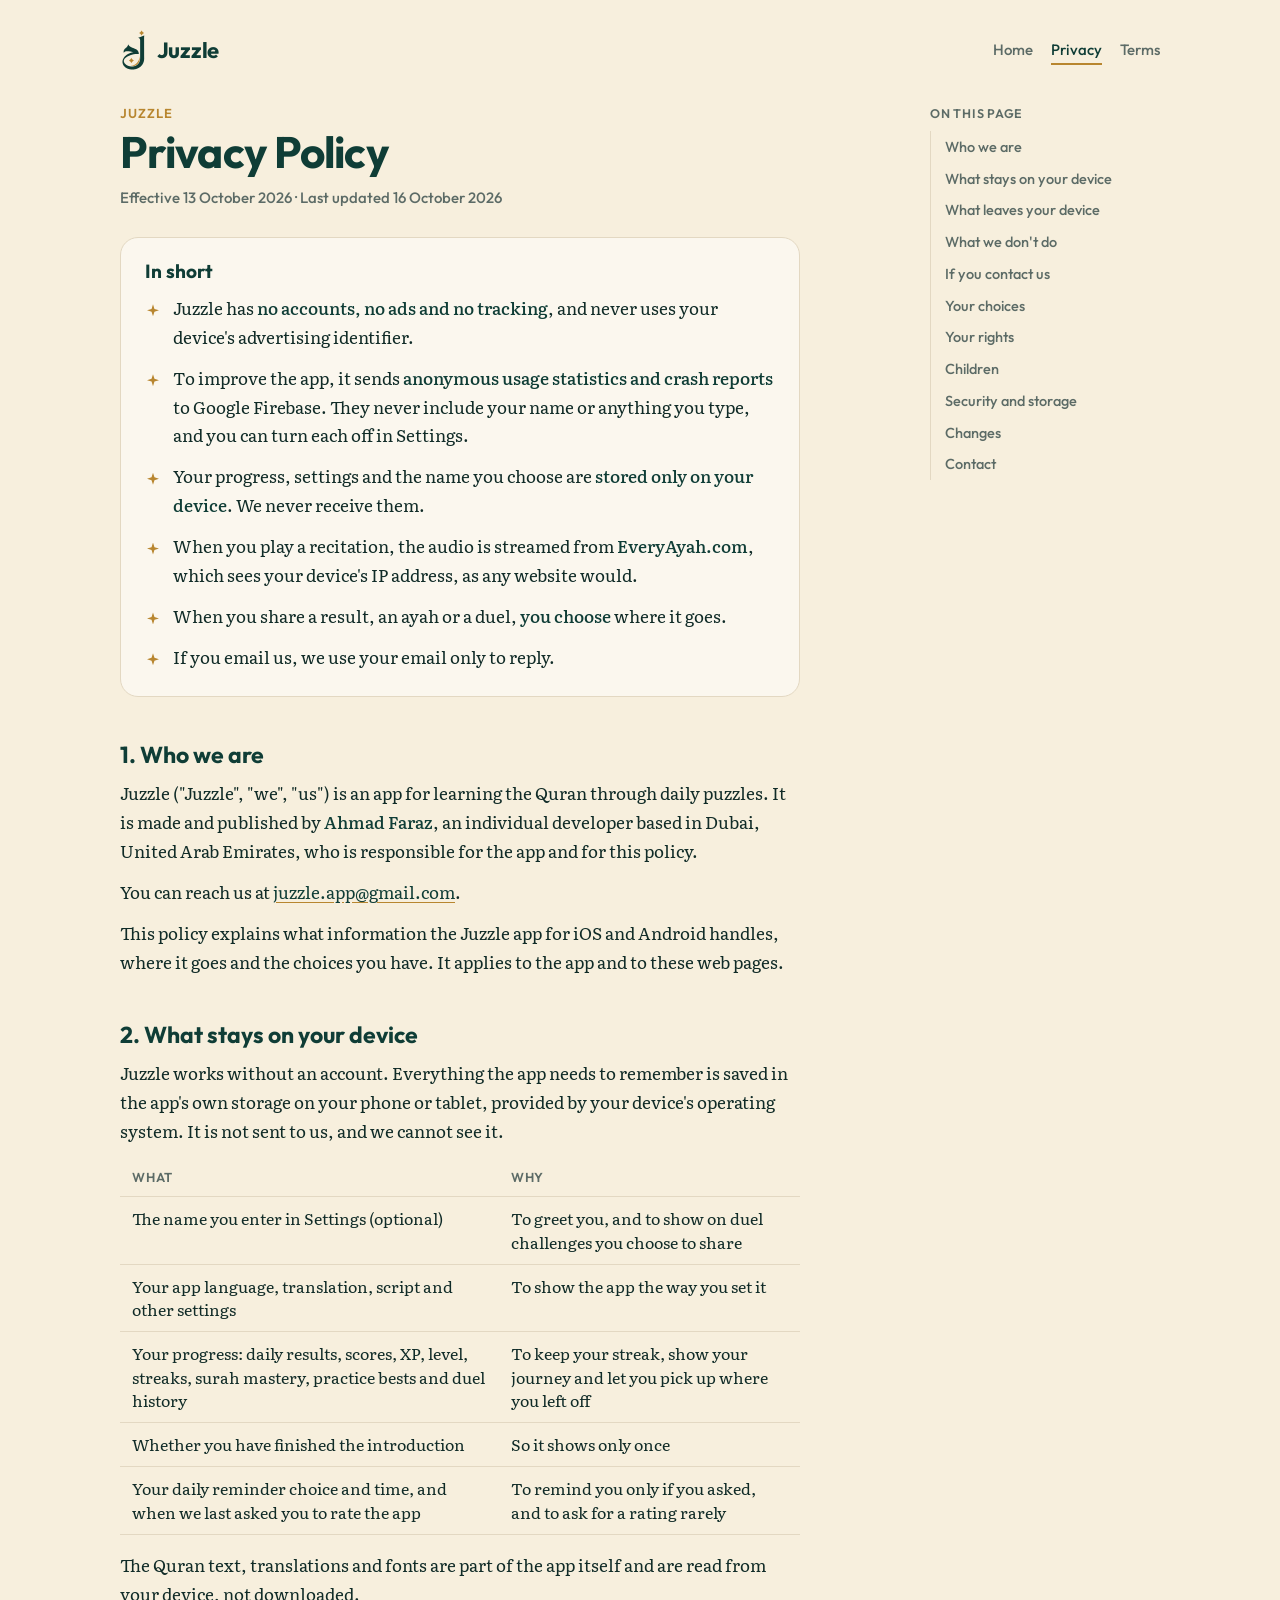
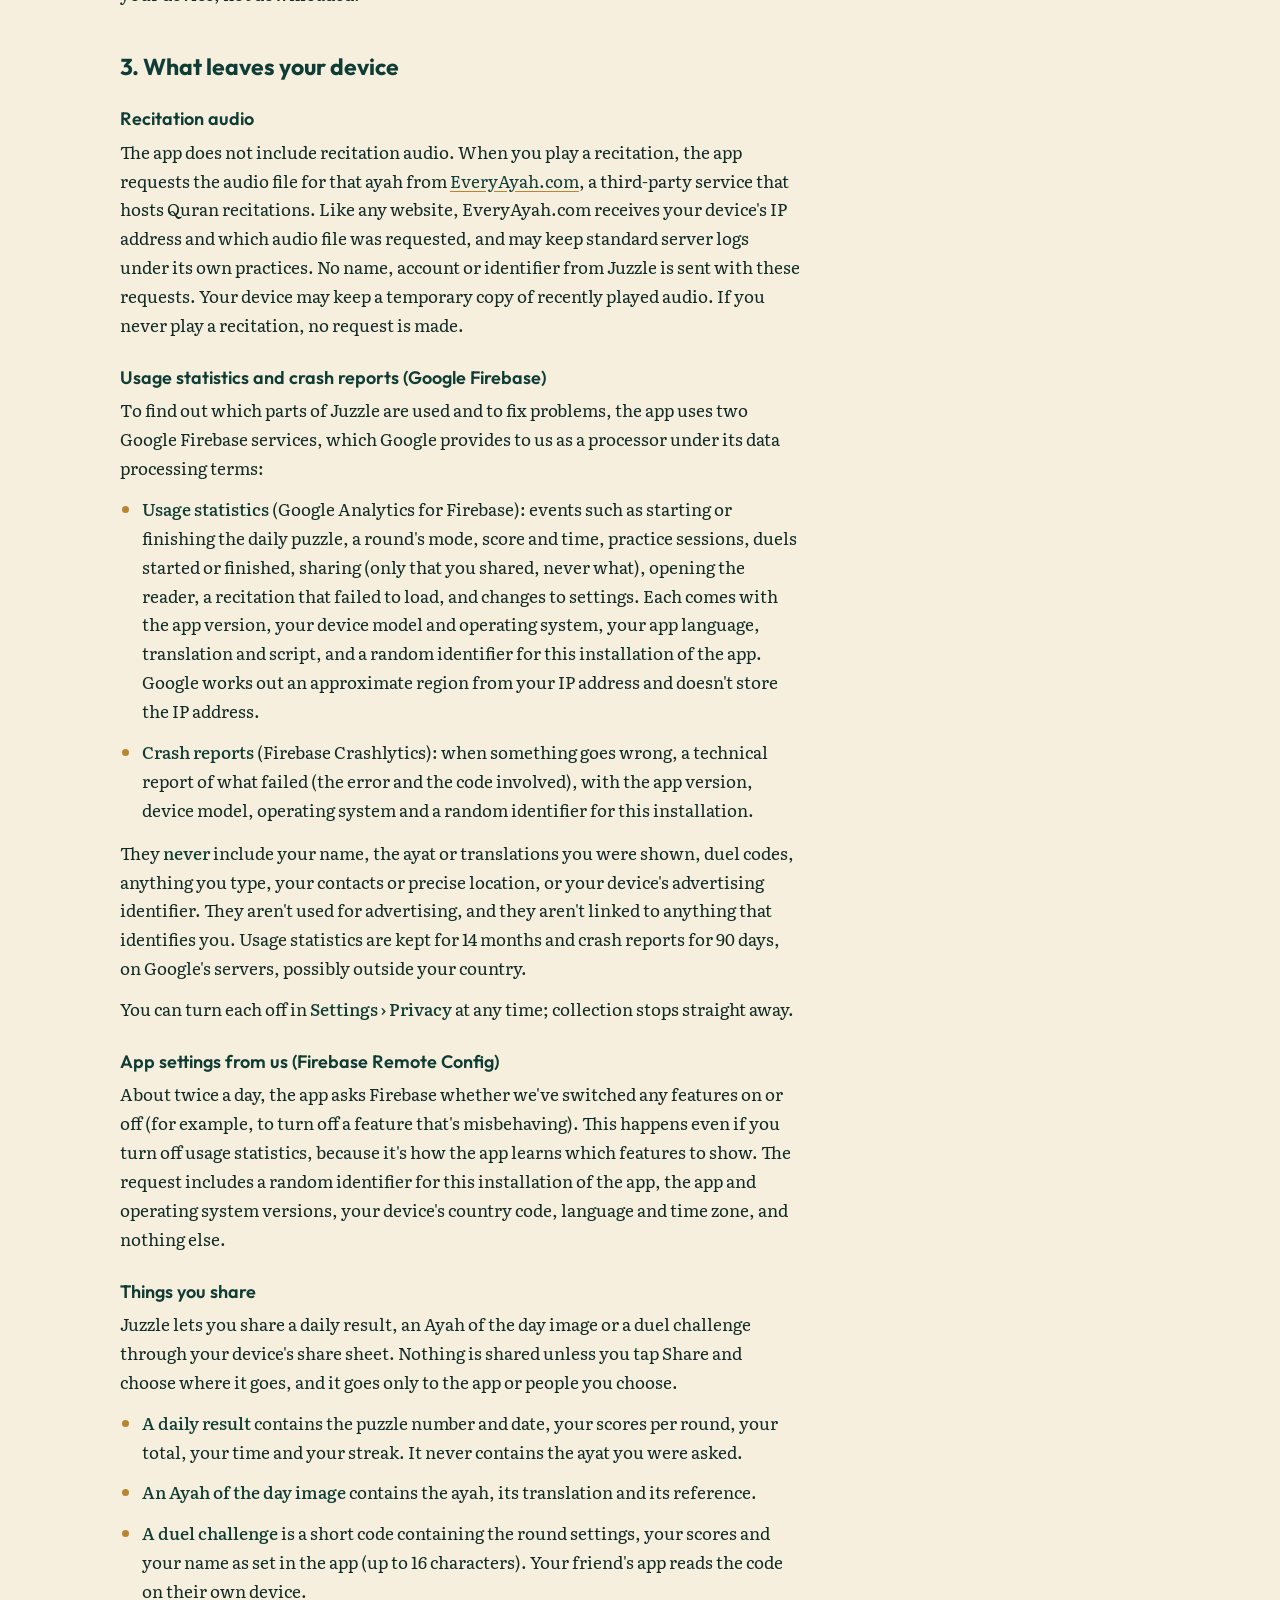
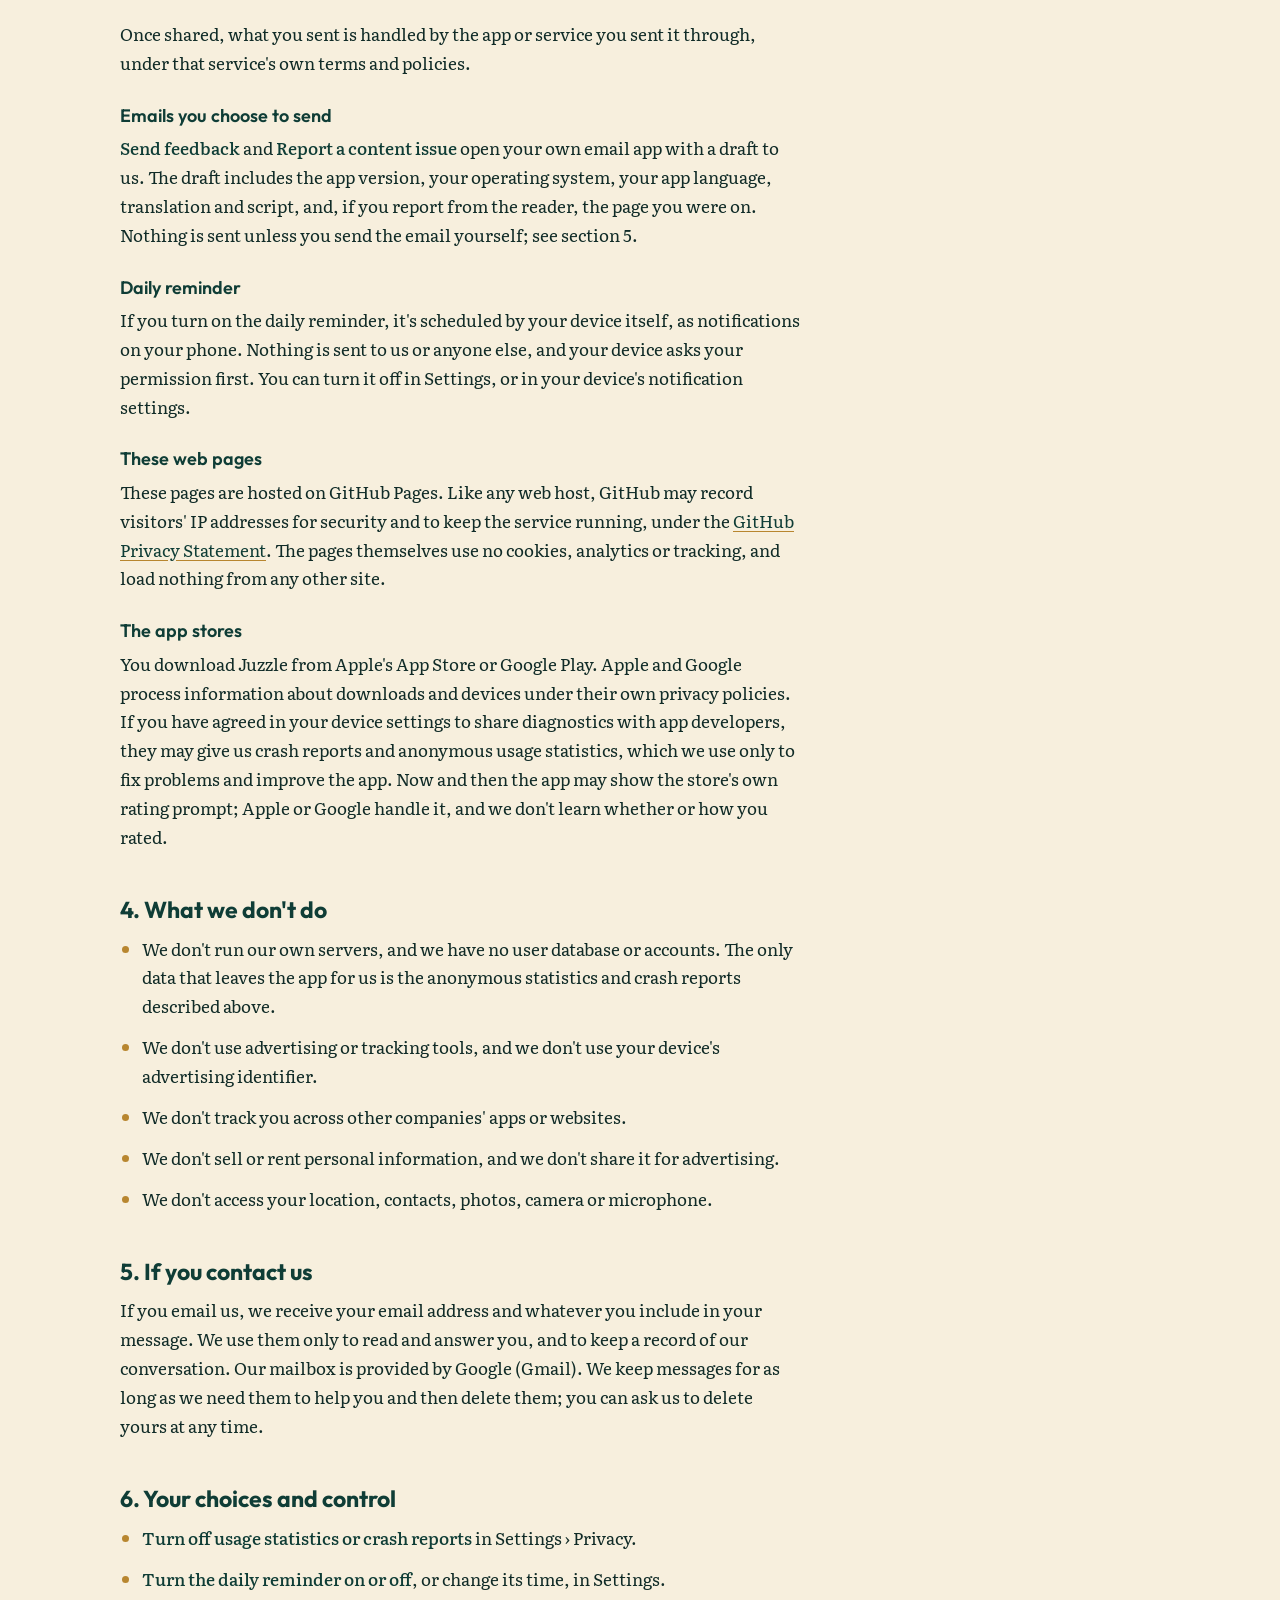
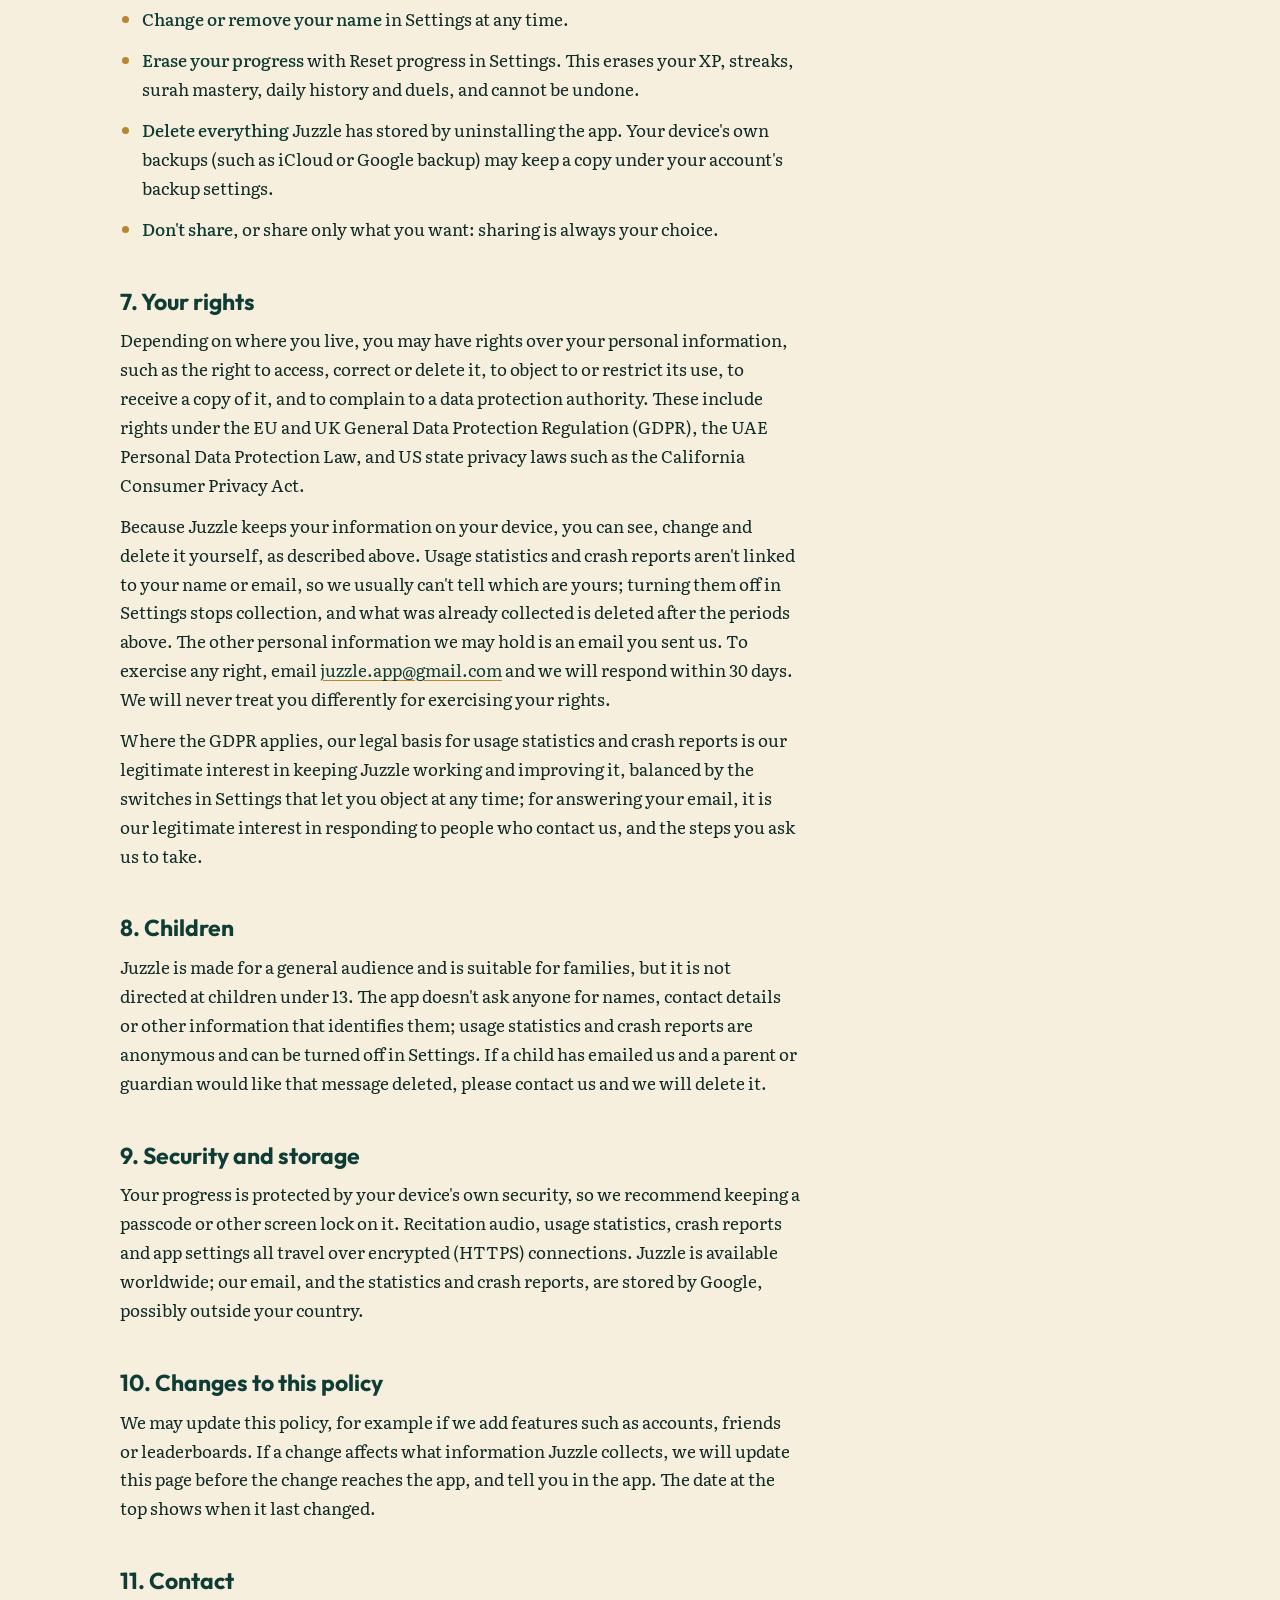
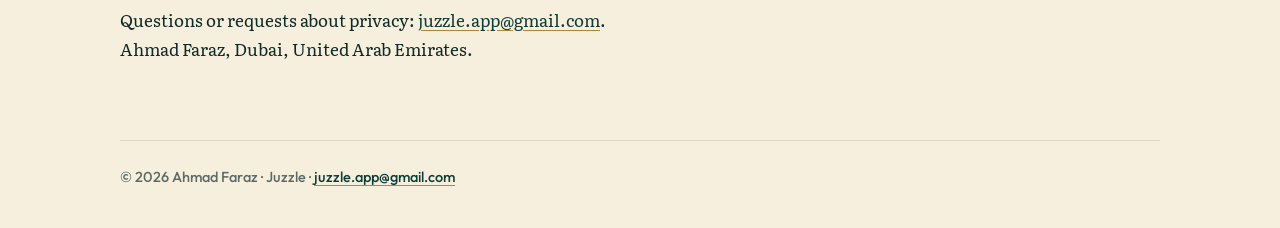
==== commit 012c0598: "Privacy: Firebase usage statistics and crash reports, reminders, email drafts Juzzle now sends anony" ====
--- a/privacy.html
+++ b/privacy.html
@@ -16,12 +16,13 @@
 <article>
   <p class="eyebrow">Juzzle</p>
   <h1>Privacy Policy</h1>
-  <p class="dates">Effective 13 October 2026 · Last updated 13 October 2026</p>
+  <p class="dates">Effective 13 October 2026 · Last updated 16 October 2026</p>
 
   <section class="summary" aria-label="In short">
     <h2>In short</h2>
     <ul>
-      <li>Juzzle has <strong>no accounts, no ads, no analytics and no tracking</strong>.</li>
+      <li>Juzzle has <strong>no accounts, no ads and no tracking</strong>, and never uses your device's advertising identifier.</li>
+      <li>To improve the app, it sends <strong>anonymous usage statistics and crash reports</strong> to Google Firebase. They never include your name or anything you type, and you can turn each off in Settings.</li>
       <li>Your progress, settings and the name you choose are <strong>stored only on your device</strong>. We never receive them.</li>
       <li>When you play a recitation, the audio is streamed from <strong>EveryAyah.com</strong>, which sees your device's IP address, as any website would.</li>
       <li>When you share a result, an ayah or a duel, <strong>you choose</strong> where it goes.</li>
@@ -44,6 +45,7 @@
         <tr><td>Your app language, translation, script and other settings</td><td>To show the app the way you set it</td></tr>
         <tr><td>Your progress: daily results, scores, XP, level, streaks, surah mastery, practice bests and duel history</td><td>To keep your streak, show your journey and let you pick up where you left off</td></tr>
         <tr><td>Whether you have finished the introduction</td><td>So it shows only once</td></tr>
+        <tr><td>Your daily reminder choice and time, and when we last asked you to rate the app</td><td>To remind you only if you asked, and to ask for a rating rarely</td></tr>
       </tbody>
     </table>
   </div>
@@ -54,6 +56,18 @@
   <h3>Recitation audio</h3>
   <p>The app does not include recitation audio. When you play a recitation, the app requests the audio file for that ayah from <a href="https://everyayah.com" rel="noopener">EveryAyah.com</a>, a third-party service that hosts Quran recitations. Like any website, EveryAyah.com receives your device's IP address and which audio file was requested, and may keep standard server logs under its own practices. No name, account or identifier from Juzzle is sent with these requests. Your device may keep a temporary copy of recently played audio. If you never play a recitation, no request is made.</p>
 
+  <h3>Usage statistics and crash reports (Google Firebase)</h3>
+  <p>To find out which parts of Juzzle are used and to fix problems, the app uses two Google Firebase services, which Google provides to us as a processor under its data processing terms:</p>
+  <ul>
+    <li><strong>Usage statistics</strong> (Google Analytics for Firebase): events such as starting or finishing the daily puzzle, a round's mode, score and time, practice sessions, duels started or finished, sharing (only that you shared, never what), opening the reader, a recitation that failed to load, and changes to settings. Each comes with the app version, your device model and operating system, your app language, translation and script, and a random identifier for this installation of the app. Google works out an approximate region from your IP address and doesn't store the IP address.</li>
+    <li><strong>Crash reports</strong> (Firebase Crashlytics): when something goes wrong, a technical report of what failed (the error and the code involved), with the app version, device model, operating system and a random identifier for this installation.</li>
+  </ul>
+  <p>They <strong>never</strong> include your name, the ayat or translations you were shown, duel codes, anything you type, your contacts or precise location, or your device's advertising identifier. They aren't used for advertising, and they aren't linked to anything that identifies you. Usage statistics are kept for 14 months and crash reports for 90 days, on Google's servers, possibly outside your country.</p>
+  <p>You can turn each off in <strong>Settings › Privacy</strong> at any time; collection stops straight away.</p>
+
+  <h3>App settings from us (Firebase Remote Config)</h3>
+  <p>About twice a day, the app asks Firebase whether we've switched any features on or off (for example, to turn off a feature that's misbehaving). This happens even if you turn off usage statistics, because it's how the app learns which features to show. The request includes a random identifier for this installation of the app, the app and operating system versions, your device's country code, language and time zone, and nothing else.</p>
+
   <h3>Things you share</h3>
   <p>Juzzle lets you share a daily result, an Ayah of the day image or a duel challenge through your device's share sheet. Nothing is shared unless you tap Share and choose where it goes, and it goes only to the app or people you choose.</p>
   <ul>
@@ -63,16 +77,22 @@
   </ul>
   <p>Once shared, what you sent is handled by the app or service you sent it through, under that service's own terms and policies.</p>
 
+  <h3>Emails you choose to send</h3>
+  <p><strong>Send feedback</strong> and <strong>Report a content issue</strong> open your own email app with a draft to us. The draft includes the app version, your operating system, your app language, translation and script, and, if you report from the reader, the page you were on. Nothing is sent unless you send the email yourself; see section 5.</p>
+
+  <h3>Daily reminder</h3>
+  <p>If you turn on the daily reminder, it's scheduled by your device itself, as notifications on your phone. Nothing is sent to us or anyone else, and your device asks your permission first. You can turn it off in Settings, or in your device's notification settings.</p>
+
   <h3>These web pages</h3>
   <p>These pages are hosted on GitHub Pages. Like any web host, GitHub may record visitors' IP addresses for security and to keep the service running, under the <a href="https://docs.github.com/en/site-policy/privacy-policies/github-general-privacy-statement" rel="noopener">GitHub Privacy Statement</a>. The pages themselves use no cookies, analytics or tracking, and load nothing from any other site.</p>
 
   <h3>The app stores</h3>
-  <p>You download Juzzle from Apple's App Store or Google Play. Apple and Google process information about downloads and devices under their own privacy policies. If you have agreed in your device settings to share diagnostics with app developers, they may give us crash reports and anonymous usage statistics, which we use only to fix problems and improve the app.</p>
+  <p>You download Juzzle from Apple's App Store or Google Play. Apple and Google process information about downloads and devices under their own privacy policies. If you have agreed in your device settings to share diagnostics with app developers, they may give us crash reports and anonymous usage statistics, which we use only to fix problems and improve the app. Now and then the app may show the store's own rating prompt; Apple or Google handle it, and we don't learn whether or how you rated.</p>
 
   <h2 id="dont">4. What we don't do</h2>
   <ul>
-    <li>We don't run servers that collect your data, and we have no user database.</li>
-    <li>We don't use advertising, analytics or tracking tools, and we don't use your device's advertising identifier.</li>
+    <li>We don't run our own servers, and we have no user database or accounts. The only data that leaves the app for us is the anonymous statistics and crash reports described above.</li>
+    <li>We don't use advertising or tracking tools, and we don't use your device's advertising identifier.</li>
     <li>We don't track you across other companies' apps or websites.</li>
     <li>We don't sell or rent personal information, and we don't share it for advertising.</li>
     <li>We don't access your location, contacts, photos, camera or microphone.</li>
@@ -83,6 +103,8 @@
 
   <h2 id="control">6. Your choices and control</h2>
   <ul>
+    <li><strong>Turn off usage statistics or crash reports</strong> in Settings › Privacy.</li>
+    <li><strong>Turn the daily reminder on or off</strong>, or change its time, in Settings.</li>
     <li><strong>Change or remove your name</strong> in Settings at any time.</li>
     <li><strong>Erase your progress</strong> with Reset progress in Settings. This erases your XP, streaks, surah mastery, daily history and duels, and cannot be undone.</li>
     <li><strong>Delete everything</strong> Juzzle has stored by uninstalling the app. Your device's own backups (such as iCloud or Google backup) may keep a copy under your account's backup settings.</li>
@@ -91,14 +113,14 @@
 
   <h2 id="rights">7. Your rights</h2>
   <p>Depending on where you live, you may have rights over your personal information, such as the right to access, correct or delete it, to object to or restrict its use, to receive a copy of it, and to complain to a data protection authority. These include rights under the EU and UK General Data Protection Regulation (GDPR), the UAE Personal Data Protection Law, and US state privacy laws such as the California Consumer Privacy Act.</p>
-  <p>Because Juzzle keeps your information on your device, you can see, change and delete it yourself, as described above. The only personal information we may hold is an email you sent us; to exercise any right over it, email <a href="mailto:juzzle.app@gmail.com">juzzle.app@gmail.com</a> and we will respond within 30 days. We will never treat you differently for exercising your rights.</p>
-  <p>Where the GDPR applies, the legal basis for answering your email is our legitimate interest in responding to people who contact us, and the steps you ask us to take.</p>
+  <p>Because Juzzle keeps your information on your device, you can see, change and delete it yourself, as described above. Usage statistics and crash reports aren't linked to your name or email, so we usually can't tell which are yours; turning them off in Settings stops collection, and what was already collected is deleted after the periods above. The other personal information we may hold is an email you sent us. To exercise any right, email <a href="mailto:juzzle.app@gmail.com">juzzle.app@gmail.com</a> and we will respond within 30 days. We will never treat you differently for exercising your rights.</p>
+  <p>Where the GDPR applies, our legal basis for usage statistics and crash reports is our legitimate interest in keeping Juzzle working and improving it, balanced by the switches in Settings that let you object at any time; for answering your email, it is our legitimate interest in responding to people who contact us, and the steps you ask us to take.</p>
 
   <h2 id="children">8. Children</h2>
-  <p>Juzzle is made for a general audience and is suitable for families, but it is not directed at children under 13. Juzzle does not collect personal information from anyone through the app. If a child has emailed us and a parent or guardian would like that message deleted, please contact us and we will delete it.</p>
+  <p>Juzzle is made for a general audience and is suitable for families, but it is not directed at children under 13. The app doesn't ask anyone for names, contact details or other information that identifies them; usage statistics and crash reports are anonymous and can be turned off in Settings. If a child has emailed us and a parent or guardian would like that message deleted, please contact us and we will delete it.</p>
 
   <h2 id="security">9. Security and storage</h2>
-  <p>Your progress is protected by your device's own security, so we recommend keeping a passcode or other screen lock on it. Recitation audio is requested over an encrypted (HTTPS) connection. Juzzle is available worldwide; the only information we may hold ourselves is email, which is stored by Google, possibly outside your country.</p>
+  <p>Your progress is protected by your device's own security, so we recommend keeping a passcode or other screen lock on it. Recitation audio, usage statistics, crash reports and app settings all travel over encrypted (HTTPS) connections. Juzzle is available worldwide; our email, and the statistics and crash reports, are stored by Google, possibly outside your country.</p>
 
   <h2 id="changes">10. Changes to this policy</h2>
   <p>We may update this policy, for example if we add features such as accounts, friends or leaderboards. If a change affects what information Juzzle collects, we will update this page before the change reaches the app, and tell you in the app. The date at the top shows when it last changed.</p>
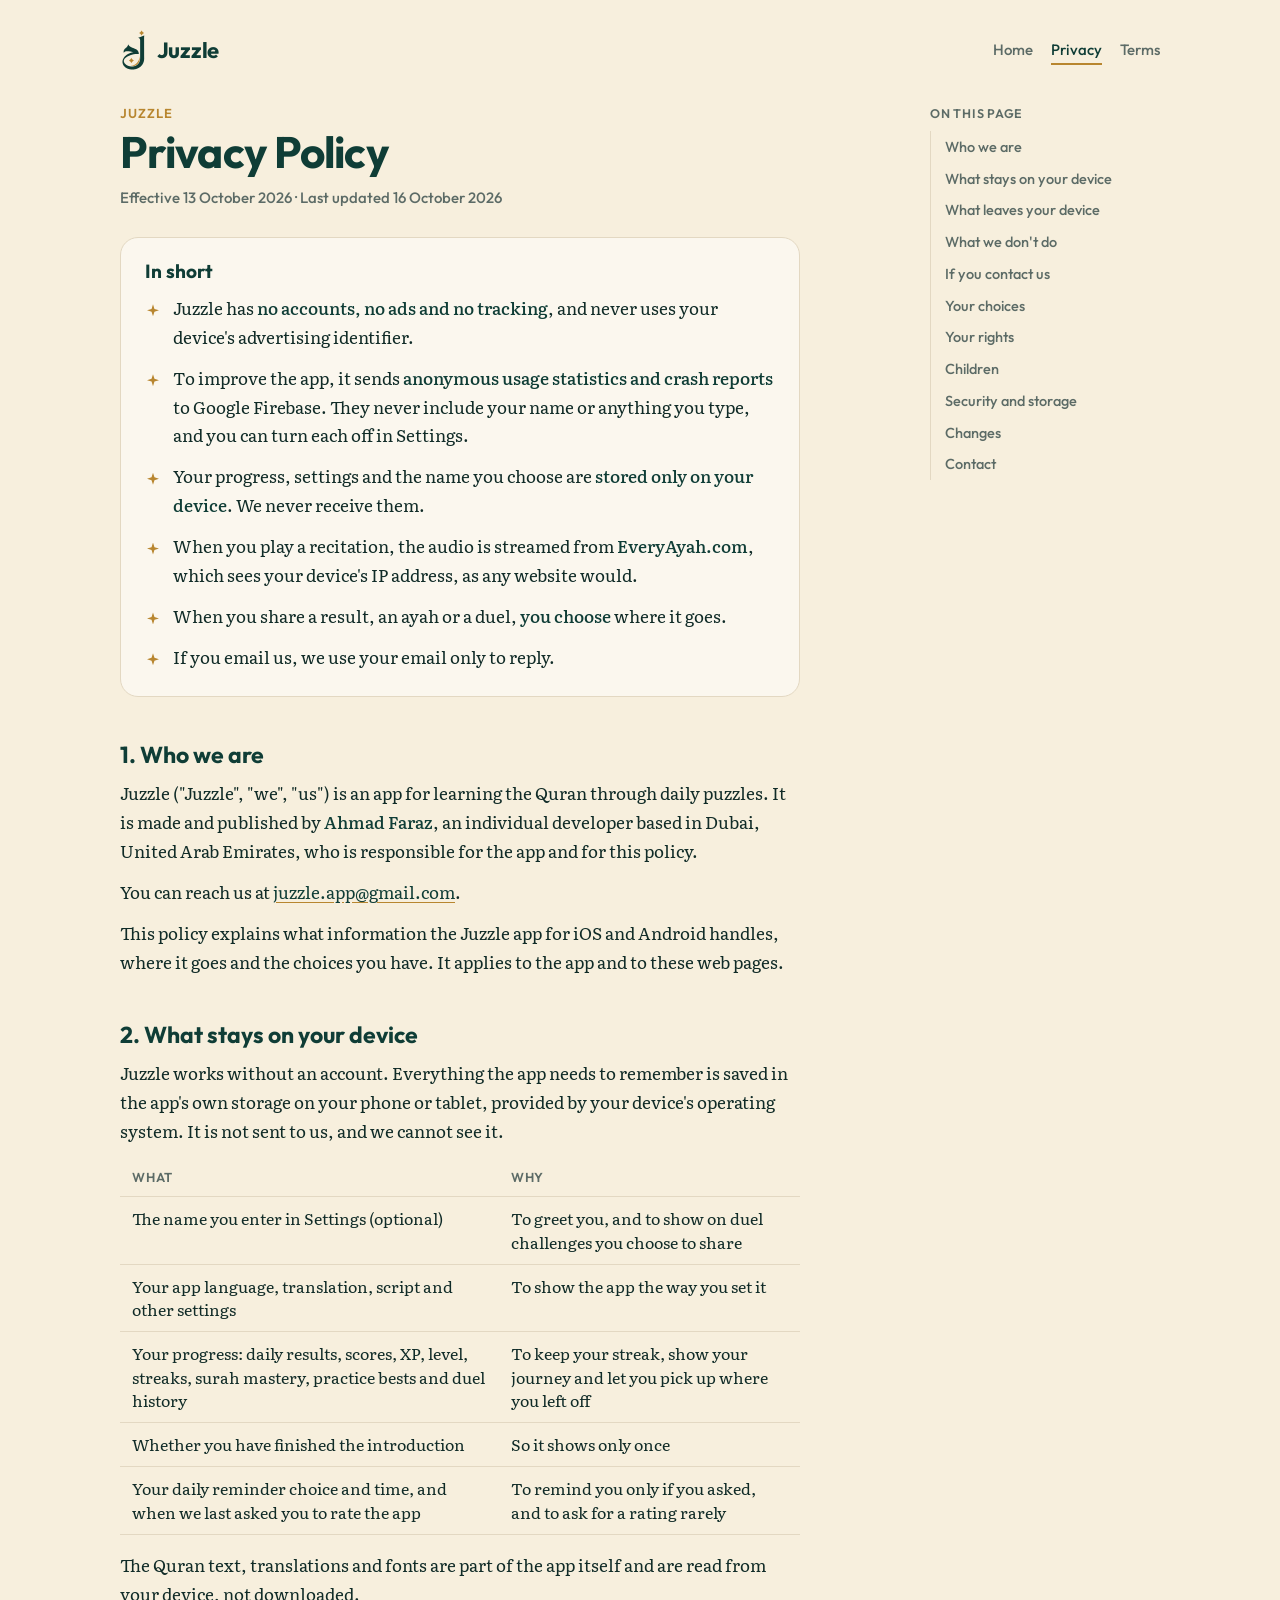
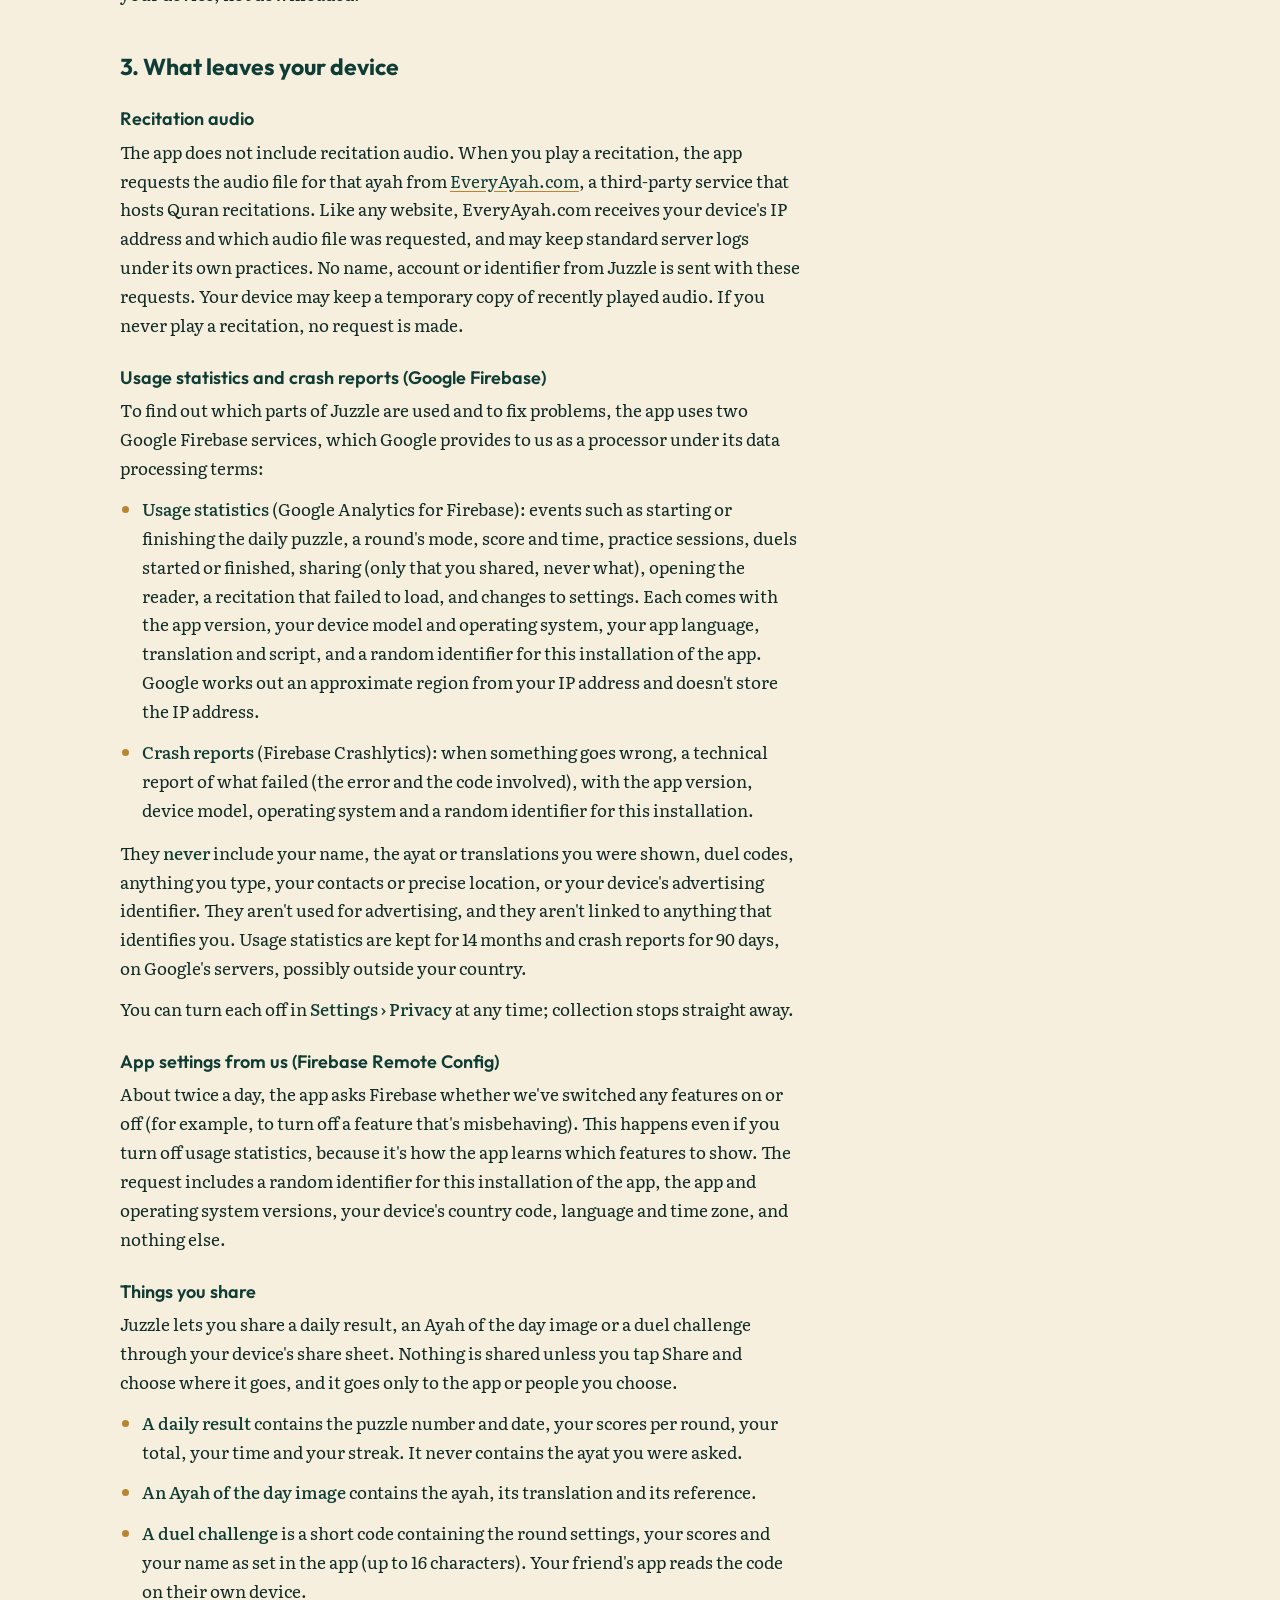
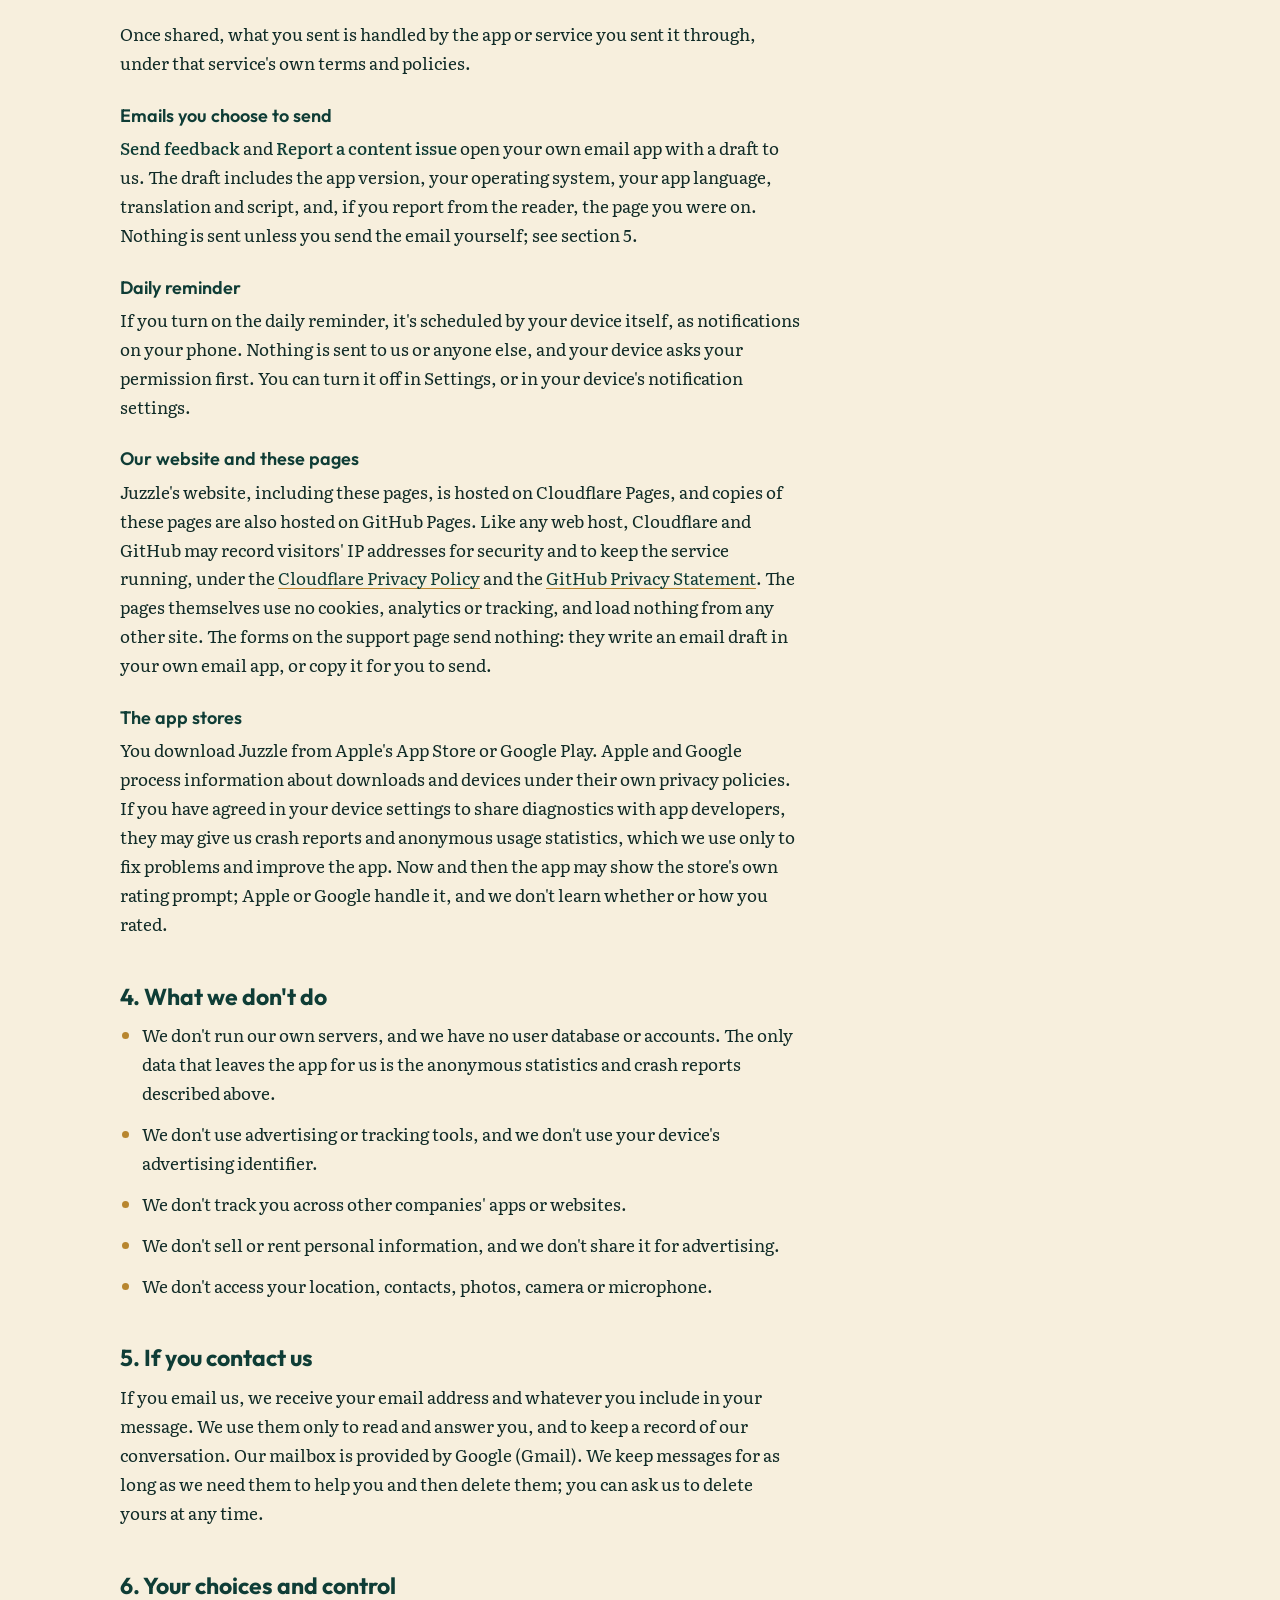
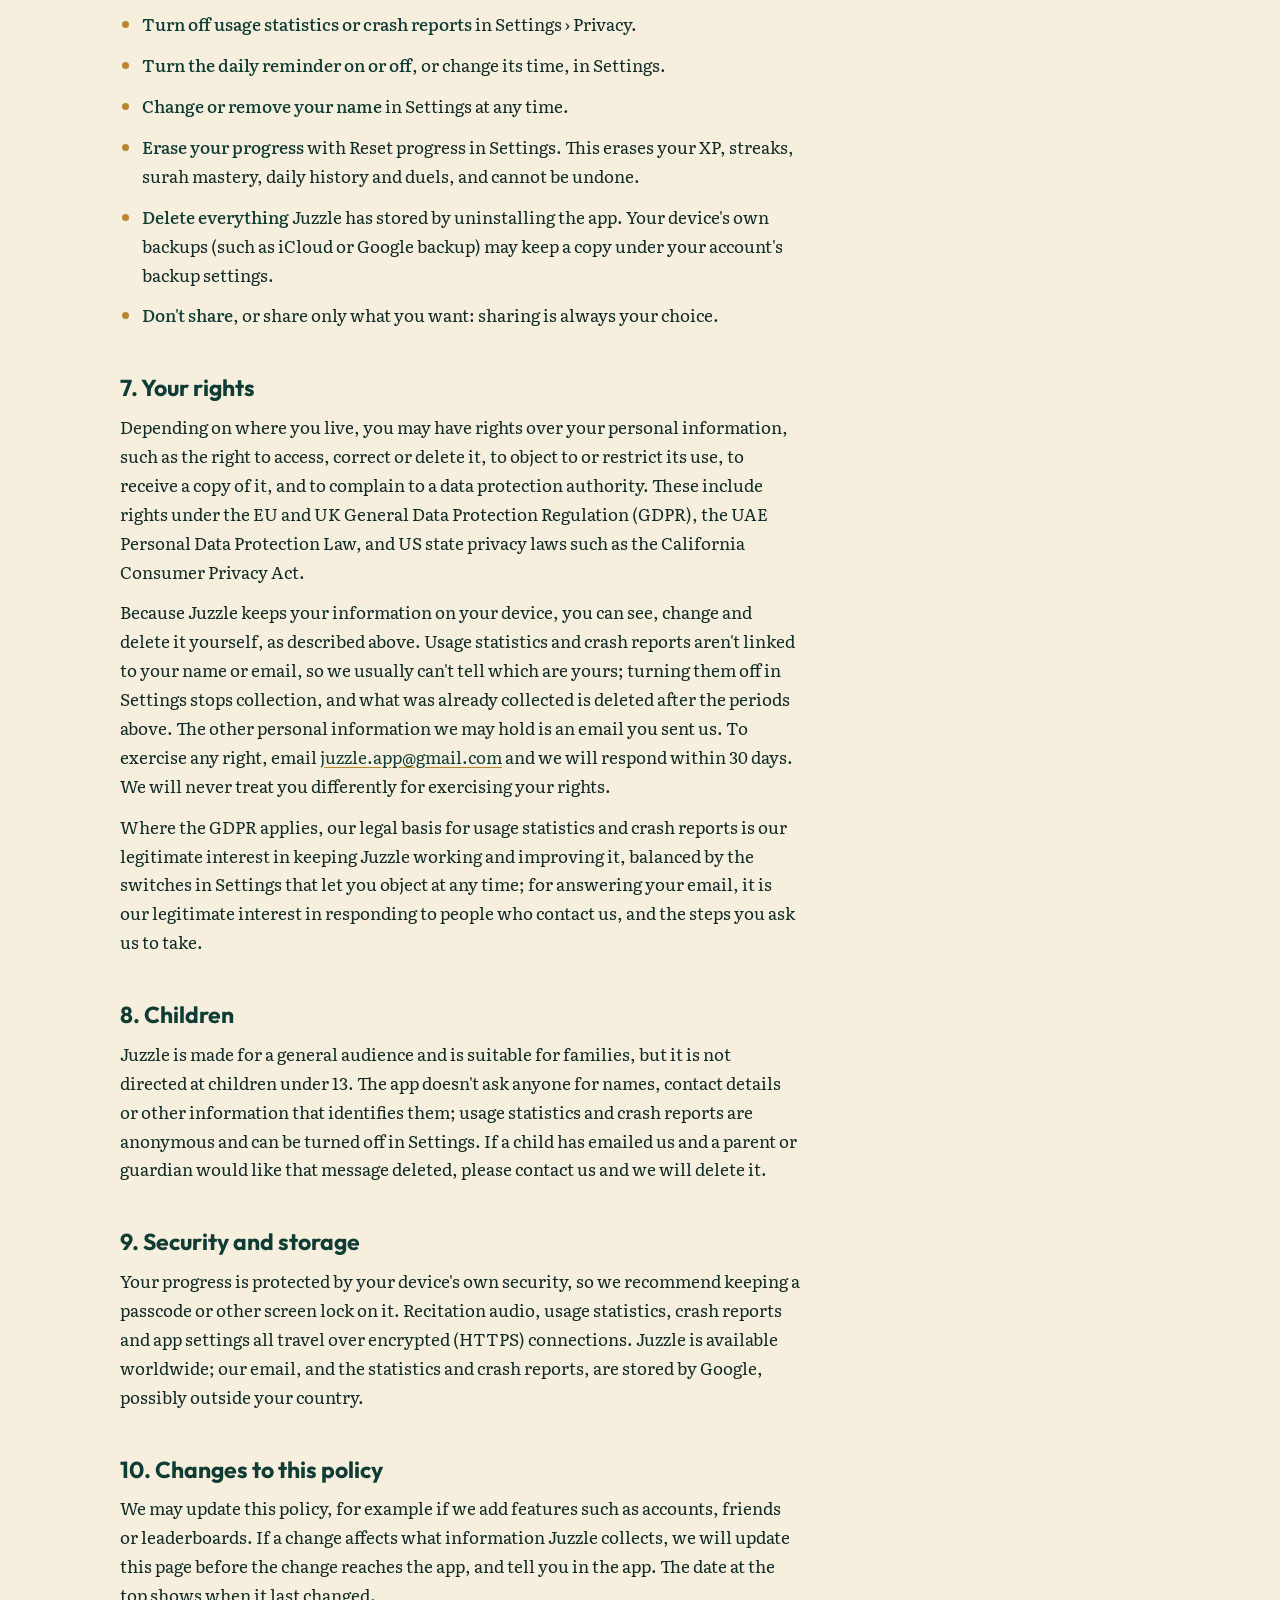
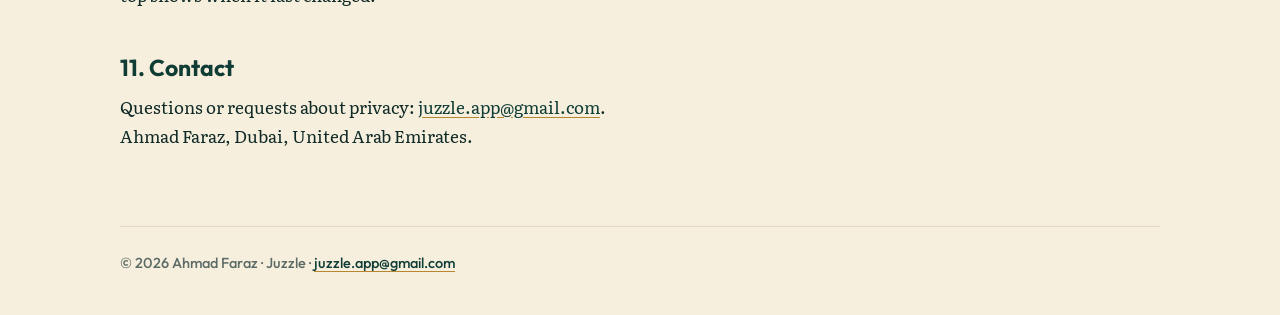
==== commit 9906782c: "Privacy: the website is hosted on Cloudflare Pages too; its forms send nothing" ====
--- a/privacy.html
+++ b/privacy.html
@@ -83,8 +83,8 @@
   <h3>Daily reminder</h3>
   <p>If you turn on the daily reminder, it's scheduled by your device itself, as notifications on your phone. Nothing is sent to us or anyone else, and your device asks your permission first. You can turn it off in Settings, or in your device's notification settings.</p>
 
-  <h3>These web pages</h3>
-  <p>These pages are hosted on GitHub Pages. Like any web host, GitHub may record visitors' IP addresses for security and to keep the service running, under the <a href="https://docs.github.com/en/site-policy/privacy-policies/github-general-privacy-statement" rel="noopener">GitHub Privacy Statement</a>. The pages themselves use no cookies, analytics or tracking, and load nothing from any other site.</p>
+  <h3>Our website and these pages</h3>
+  <p>Juzzle's website, including these pages, is hosted on Cloudflare Pages, and copies of these pages are also hosted on GitHub Pages. Like any web host, Cloudflare and GitHub may record visitors' IP addresses for security and to keep the service running, under the <a href="https://www.cloudflare.com/privacypolicy/" rel="noopener">Cloudflare Privacy Policy</a> and the <a href="https://docs.github.com/en/site-policy/privacy-policies/github-general-privacy-statement" rel="noopener">GitHub Privacy Statement</a>. The pages themselves use no cookies, analytics or tracking, and load nothing from any other site. The forms on the support page send nothing: they write an email draft in your own email app, or copy it for you to send.</p>
 
   <h3>The app stores</h3>
   <p>You download Juzzle from Apple's App Store or Google Play. Apple and Google process information about downloads and devices under their own privacy policies. If you have agreed in your device settings to share diagnostics with app developers, they may give us crash reports and anonymous usage statistics, which we use only to fix problems and improve the app. Now and then the app may show the store's own rating prompt; Apple or Google handle it, and we don't learn whether or how you rated.</p>
